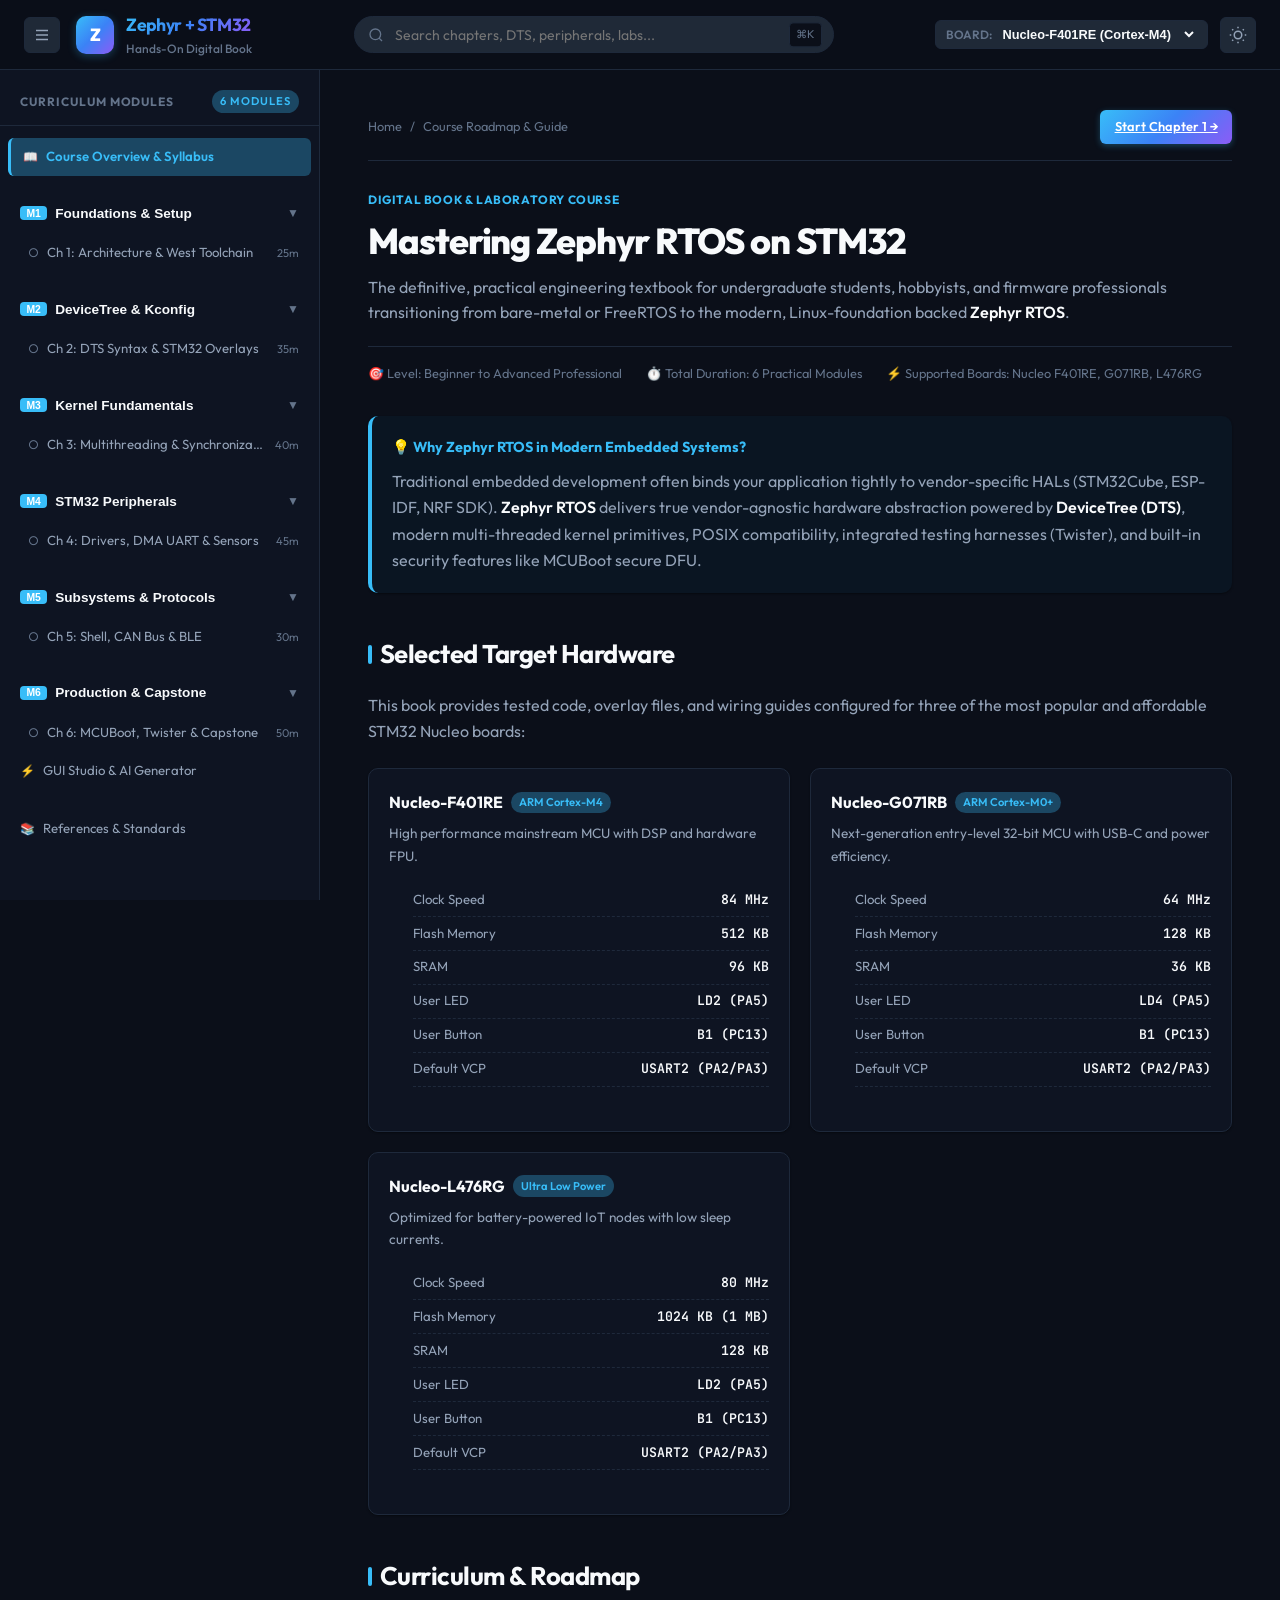
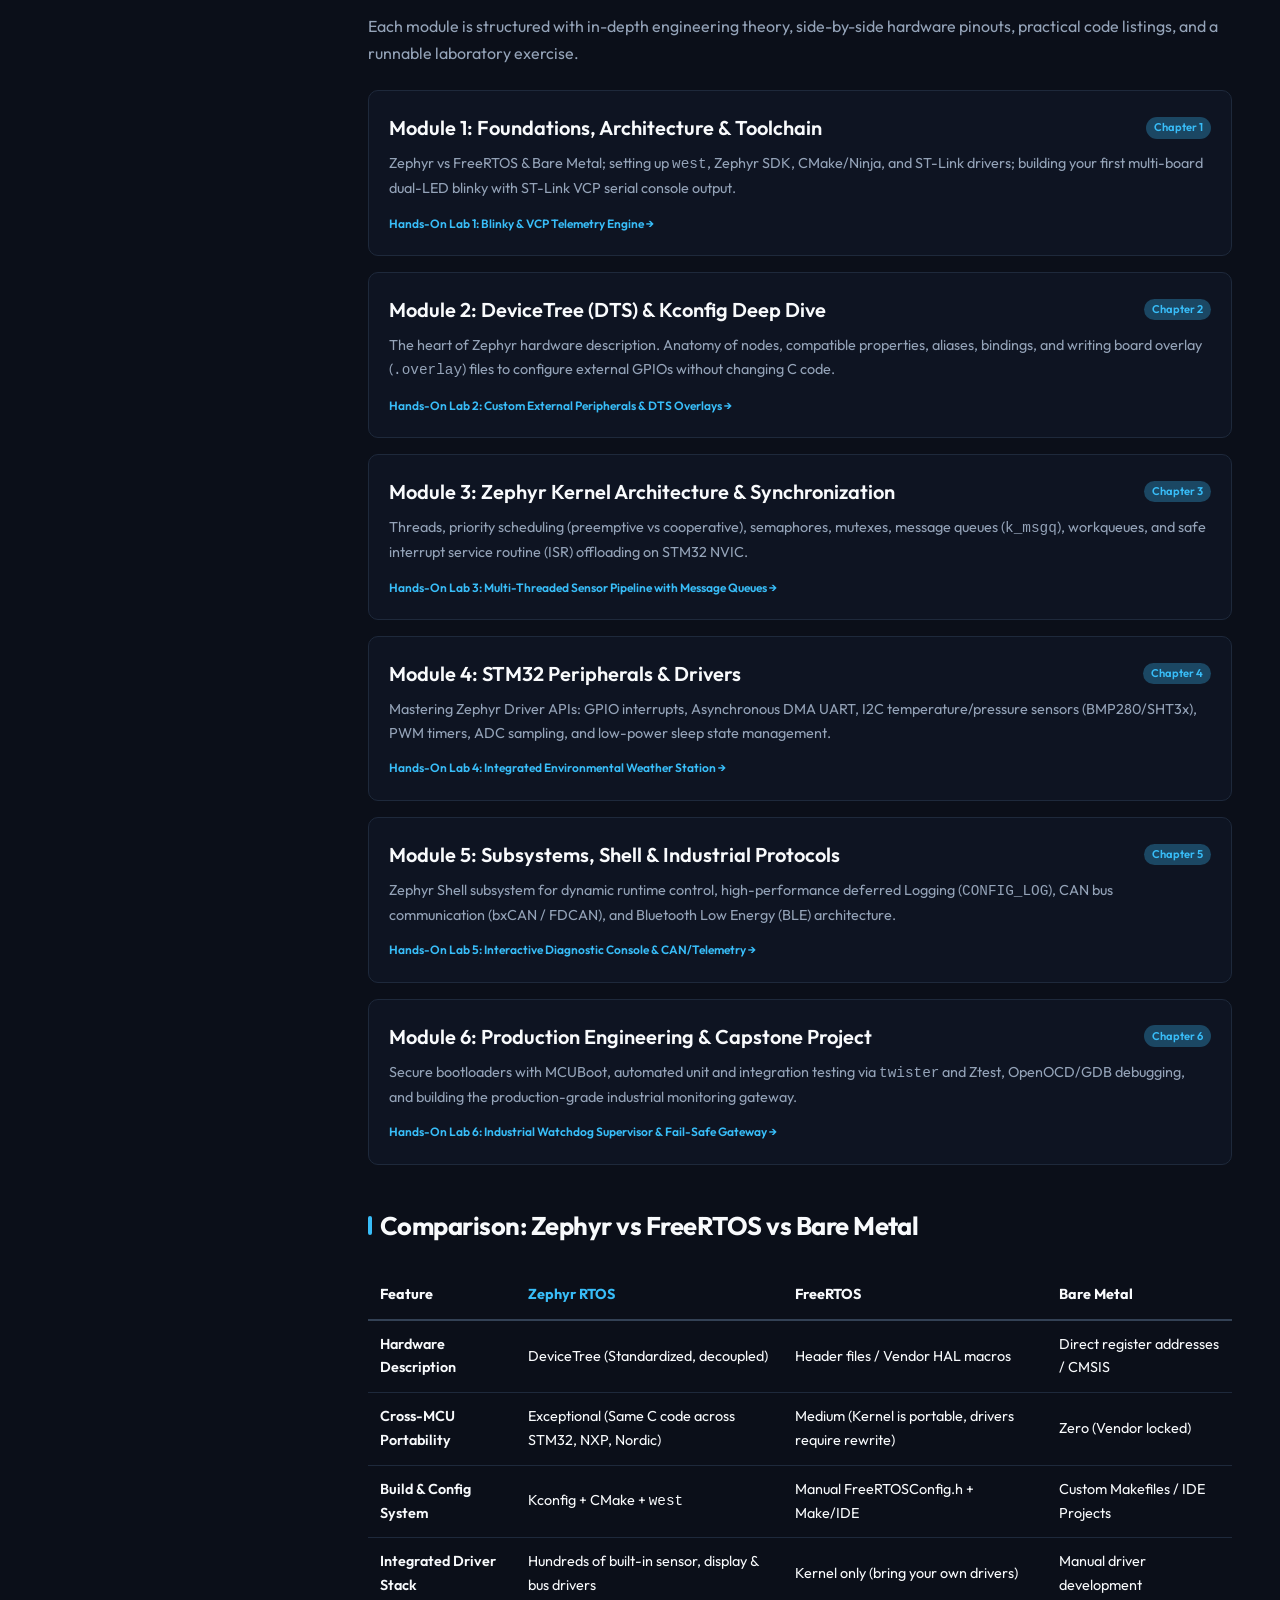
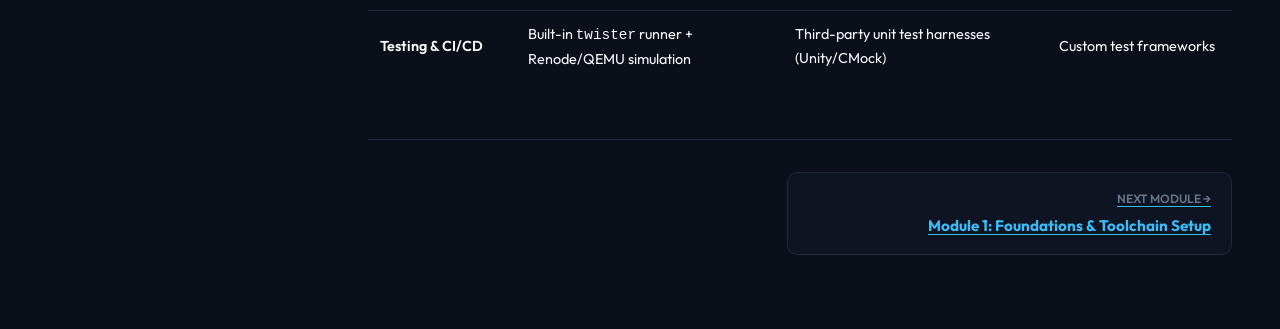
==== index.html @ e1d9c65e "Initial commit: Mastering Zephyr RTOS on STM32 digital book, labs, GUI studio & references" ====
<!DOCTYPE html>
<html lang="en" data-theme="dark">
<head>
  <meta charset="UTF-8">
  <meta name="viewport" content="width=device-width, initial-scale=1.0">
  <meta name="description" content="Mastering Zephyr RTOS on STM32 - The Comprehensive Hands-On Digital Book for Students and Embedded Professionals.">
  <title>Mastering Zephyr RTOS on STM32 | Complete Digital Guide</title>
  <link rel="preconnect" href="https://fonts.googleapis.com">
  <link rel="preconnect" href="https://fonts.gstatic.com" crossorigin>
  <link href="https://fonts.googleapis.com/css2?family=Inter:wght@400;500;600;700&family=JetBrains+Mono:wght@400;500;600&family=Outfit:wght@500;600;700;800&display=swap" rel="stylesheet">
  <link rel="stylesheet" href="css/style.css">
</head>
<body data-chapter-id="index">

  <!-- Reading Progress Bar -->
  <div id="reading-progress-bar"></div>

  <!-- Header -->
  <header class="site-header">
    <div class="header-left">
      <button class="sidebar-toggle-btn icon-btn" id="sidebar-toggle" aria-label="Toggle Sidebar">
        <svg width="20" height="20" viewBox="0 0 24 24" stroke="currentColor" fill="none" stroke-width="2"><path d="M4 6h16M4 12h16M4 18h16"/></svg>
      </button>
      <a href="index.html" class="brand-badge">
        <div class="brand-icon-box">Z</div>
        <div>
          <span class="brand-title">Zephyr + STM32</span>
          <span class="brand-subtitle">Hands-On Digital Book</span>
        </div>
      </a>
    </div>

    <div class="header-center">
      <div class="search-box-wrapper">
        <svg class="search-icon" width="16" height="16" viewBox="0 0 24 24" fill="none" stroke="currentColor" stroke-width="2"><circle cx="11" cy="11" r="8"/><path d="m21 21-4.35-4.35"/></svg>
        <input type="text" id="header-search" class="search-input" placeholder="Search chapters, DTS, peripherals, labs..." readonly>
        <span class="search-shortcut">⌘K</span>
      </div>
    </div>

    <div class="header-right">
      <div class="board-select-container">
        <span class="board-select-label">Board:</span>
        <select id="board-selector" class="board-select">
          <option value="nucleo_f401re">Nucleo-F401RE (Cortex-M4)</option>
          <option value="nucleo_g071rb">Nucleo-G071RB (Cortex-M0+)</option>
          <option value="nucleo_l476rg">Nucleo-L476RG (Low-Power)</option>
        </select>
      </div>

      <button id="theme-toggle-btn" class="icon-btn" aria-label="Toggle Theme">
        <!-- Injected via book.js -->
      </button>
    </div>
  </header>

  <!-- App Layout -->
  <div class="app-container">
    <!-- Sidebar -->
    <aside class="book-sidebar" id="book-sidebar">
      <div class="sidebar-header">
        <div class="toc-heading">
          <span>Curriculum Modules</span>
          <span class="progress-pill">6 Modules</span>
        </div>
      </div>

      <nav class="sidebar-nav">
        <!-- Overview -->
        <div class="nav-module-group">
          <a href="index.html" class="chapter-nav-item active">
            <span class="chapter-check-icon">📖</span>
            <span class="chapter-title-text">Course Overview & Syllabus</span>
          </a>
        </div>

        <!-- Module 1 -->
        <div class="nav-module-group">
          <button class="module-title-btn">
            <div class="module-title-left">
              <span class="module-badge">M1</span>
              <span>Foundations & Setup</span>
            </div>
            <span class="module-chevron">▼</span>
          </button>
          <ul class="chapter-sublist">
            <li>
              <a href="chapters/ch01-foundations-toolchain.html" class="chapter-nav-item">
                <span class="chapter-check-icon">○</span>
                <span class="chapter-title-text">Ch 1: Architecture & West Toolchain</span>
                <span class="chapter-read-time">25m</span>
              </a>
            </li>
          </ul>
        </div>

        <!-- Module 2 -->
        <div class="nav-module-group">
          <button class="module-title-btn">
            <div class="module-title-left">
              <span class="module-badge">M2</span>
              <span>DeviceTree & Kconfig</span>
            </div>
            <span class="module-chevron">▼</span>
          </button>
          <ul class="chapter-sublist">
            <li>
              <a href="chapters/ch02-devicetree-kconfig.html" class="chapter-nav-item">
                <span class="chapter-check-icon">○</span>
                <span class="chapter-title-text">Ch 2: DTS Syntax & STM32 Overlays</span>
                <span class="chapter-read-time">35m</span>
              </a>
            </li>
          </ul>
        </div>

        <!-- Module 3 -->
        <div class="nav-module-group">
          <button class="module-title-btn">
            <div class="module-title-left">
              <span class="module-badge">M3</span>
              <span>Kernel Fundamentals</span>
            </div>
            <span class="module-chevron">▼</span>
          </button>
          <ul class="chapter-sublist">
            <li>
              <a href="chapters/ch03-kernel-threads-sync.html" class="chapter-nav-item">
                <span class="chapter-check-icon">○</span>
                <span class="chapter-title-text">Ch 3: Multithreading & Synchronization</span>
                <span class="chapter-read-time">40m</span>
              </a>
            </li>
          </ul>
        </div>

        <!-- Module 4 -->
        <div class="nav-module-group">
          <button class="module-title-btn">
            <div class="module-title-left">
              <span class="module-badge">M4</span>
              <span>STM32 Peripherals</span>
            </div>
            <span class="module-chevron">▼</span>
          </button>
          <ul class="chapter-sublist">
            <li>
              <a href="chapters/ch04-stm32-peripherals.html" class="chapter-nav-item">
                <span class="chapter-check-icon">○</span>
                <span class="chapter-title-text">Ch 4: Drivers, DMA UART & Sensors</span>
                <span class="chapter-read-time">45m</span>
              </a>
            </li>
          </ul>
        </div>

        <!-- Module 5 -->
        <div class="nav-module-group">
          <button class="module-title-btn">
            <div class="module-title-left">
              <span class="module-badge">M5</span>
              <span>Subsystems & Protocols</span>
            </div>
            <span class="module-chevron">▼</span>
          </button>
          <ul class="chapter-sublist">
            <li>
              <a href="chapters/ch05-shell-connectivity.html" class="chapter-nav-item">
                <span class="chapter-check-icon">○</span>
                <span class="chapter-title-text">Ch 5: Shell, CAN Bus & BLE</span>
                <span class="chapter-read-time">30m</span>
              </a>
            </li>
          </ul>
        </div>

        <!-- Module 6 -->
        <div class="nav-module-group">
          <button class="module-title-btn">
            <div class="module-title-left">
              <span class="module-badge">M6</span>
              <span>Production & Capstone</span>
            </div>
            <span class="module-chevron">▼</span>
          </button>
          <ul class="chapter-sublist">
            <li>
              <a href="chapters/ch06-production-capstone.html" class="chapter-nav-item">
                <span class="chapter-check-icon">○</span>
                <span class="chapter-title-text">Ch 6: MCUBoot, Twister & Capstone</span>
                <span class="chapter-read-time">50m</span>
              </a>
            </li>
          </ul>
        <!-- Interactive Tools -->
        <div class="nav-module-group">
          <a href="chapters/gui-ai-studio.html" class="chapter-nav-item">
            <span class="chapter-check-icon">⚡</span>
            <span class="chapter-title-text">GUI Studio & AI Generator</span>
          </a>
        </div>

        <!-- References -->
        <div class="nav-module-group">
          <a href="chapters/references.html" class="chapter-nav-item">
            <span class="chapter-check-icon">📚</span>
            <span class="chapter-title-text">References & Standards</span>
          </a>
        </div>
      </nav>
    </aside>

    <!-- Main Content Reader -->
    <main class="main-content">
      <div class="content-top-bar">
        <div class="breadcrumbs">
          <span>Home</span>
          <span>/</span>
          <span>Course Roadmap & Guide</span>
        </div>
        <div class="chapter-actions">
          <a href="chapters/ch01-foundations-toolchain.html" class="btn-primary">
            Start Chapter 1 →
          </a>
        </div>
      </div>

      <article class="prose">
        <div class="chapter-hero">
          <span class="chapter-module-tag">Digital Book & Laboratory Course</span>
          <h1 class="chapter-h1">Mastering Zephyr RTOS on STM32</h1>
          <p class="chapter-lead">
            The definitive, practical engineering textbook for undergraduate students, hobbyists, and firmware professionals transitioning from bare-metal or FreeRTOS to the modern, Linux-foundation backed <strong>Zephyr RTOS</strong>.
          </p>

          <div class="chapter-meta-bar">
            <div class="meta-item">
              <span>🎯 Level: Beginner to Advanced Professional</span>
            </div>
            <div class="meta-item">
              <span>⏱️ Total Duration: 6 Practical Modules</span>
            </div>
            <div class="meta-item">
              <span>⚡ Supported Boards: Nucleo F401RE, G071RB, L476RG</span>
            </div>
          </div>
        </div>

        <!-- Callout Welcome -->
        <div class="callout callout-tip">
          <div class="callout-header">💡 Why Zephyr RTOS in Modern Embedded Systems?</div>
          <div class="callout-body">
            <p>Traditional embedded development often binds your application tightly to vendor-specific HALs (STM32Cube, ESP-IDF, NRF SDK). <strong>Zephyr RTOS</strong> delivers true vendor-agnostic hardware abstraction powered by <strong>DeviceTree (DTS)</strong>, modern multi-threaded kernel primitives, POSIX compatibility, integrated testing harnesses (Twister), and built-in security features like MCUBoot secure DFU.</p>
          </div>
        </div>

        <h2>Selected Target Hardware</h2>
        <p>This book provides tested code, overlay files, and wiring guides configured for three of the most popular and affordable STM32 Nucleo boards:</p>

        <div class="hardware-card-grid">
          <div class="hardware-card">
            <div class="hardware-card-title">
              <span>Nucleo-F401RE</span>
              <span class="hardware-card-badge">ARM Cortex-M4</span>
            </div>
            <p style="font-size:0.85rem;color:var(--text-secondary);margin-bottom:0.75rem;">High performance mainstream MCU with DSP and hardware FPU.</p>
            <ul class="hardware-spec-list">
              <li><span>Clock Speed</span><span>84 MHz</span></li>
              <li><span>Flash Memory</span><span>512 KB</span></li>
              <li><span>SRAM</span><span>96 KB</span></li>
              <li><span>User LED</span><span>LD2 (PA5)</span></li>
              <li><span>User Button</span><span>B1 (PC13)</span></li>
              <li><span>Default VCP</span><span>USART2 (PA2/PA3)</span></li>
            </ul>
          </div>

          <div class="hardware-card">
            <div class="hardware-card-title">
              <span>Nucleo-G071RB</span>
              <span class="hardware-card-badge">ARM Cortex-M0+</span>
            </div>
            <p style="font-size:0.85rem;color:var(--text-secondary);margin-bottom:0.75rem;">Next-generation entry-level 32-bit MCU with USB-C and power efficiency.</p>
            <ul class="hardware-spec-list">
              <li><span>Clock Speed</span><span>64 MHz</span></li>
              <li><span>Flash Memory</span><span>128 KB</span></li>
              <li><span>SRAM</span><span>36 KB</span></li>
              <li><span>User LED</span><span>LD4 (PA5)</span></li>
              <li><span>User Button</span><span>B1 (PC13)</span></li>
              <li><span>Default VCP</span><span>USART2 (PA2/PA3)</span></li>
            </ul>
          </div>

          <div class="hardware-card">
            <div class="hardware-card-title">
              <span>Nucleo-L476RG</span>
              <span class="hardware-card-badge">Ultra Low Power</span>
            </div>
            <p style="font-size:0.85rem;color:var(--text-secondary);margin-bottom:0.75rem;">Optimized for battery-powered IoT nodes with low sleep currents.</p>
            <ul class="hardware-spec-list">
              <li><span>Clock Speed</span><span>80 MHz</span></li>
              <li><span>Flash Memory</span><span>1024 KB (1 MB)</span></li>
              <li><span>SRAM</span><span>128 KB</span></li>
              <li><span>User LED</span><span>LD2 (PA5)</span></li>
              <li><span>User Button</span><span>B1 (PC13)</span></li>
              <li><span>Default VCP</span><span>USART2 (PA2/PA3)</span></li>
            </ul>
          </div>
        </div>

        <h2>Curriculum & Roadmap</h2>
        <p>Each module is structured with in-depth engineering theory, side-by-side hardware pinouts, practical code listings, and a runnable laboratory exercise.</p>

        <div style="display:flex;flex-direction:column;gap:1rem;margin:1.5rem 0;">
          <div style="background:var(--bg-card);border:1px solid var(--border-subtle);padding:1.25rem;border-radius:var(--radius-md);">
            <h3 style="margin:0 0 0.5rem;display:flex;align-items:center;justify-content:space-between;">
              <a href="chapters/ch01-foundations-toolchain.html" style="text-decoration:none;color:var(--text-primary);">
                Module 1: Foundations, Architecture & Toolchain
              </a>
              <span class="hardware-card-badge">Chapter 1</span>
            </h3>
            <p style="font-size:0.9rem;margin-bottom:0.5rem;">Zephyr vs FreeRTOS & Bare Metal; setting up <code>west</code>, Zephyr SDK, CMake/Ninja, and ST-Link drivers; building your first multi-board dual-LED blinky with ST-Link VCP serial console output.</p>
            <span style="font-size:0.75rem;color:var(--accent-primary);font-weight:600;">Hands-On Lab 1: Blinky & VCP Telemetry Engine →</span>
          </div>

          <div style="background:var(--bg-card);border:1px solid var(--border-subtle);padding:1.25rem;border-radius:var(--radius-md);">
            <h3 style="margin:0 0 0.5rem;display:flex;align-items:center;justify-content:space-between;">
              <a href="chapters/ch02-devicetree-kconfig.html" style="text-decoration:none;color:var(--text-primary);">
                Module 2: DeviceTree (DTS) & Kconfig Deep Dive
              </a>
              <span class="hardware-card-badge">Chapter 2</span>
            </h3>
            <p style="font-size:0.9rem;margin-bottom:0.5rem;">The heart of Zephyr hardware description. Anatomy of nodes, compatible properties, aliases, bindings, and writing board overlay (<code>.overlay</code>) files to configure external GPIOs without changing C code.</p>
            <span style="font-size:0.75rem;color:var(--accent-primary);font-weight:600;">Hands-On Lab 2: Custom External Peripherals & DTS Overlays →</span>
          </div>

          <div style="background:var(--bg-card);border:1px solid var(--border-subtle);padding:1.25rem;border-radius:var(--radius-md);">
            <h3 style="margin:0 0 0.5rem;display:flex;align-items:center;justify-content:space-between;">
              <a href="chapters/ch03-kernel-threads-sync.html" style="text-decoration:none;color:var(--text-primary);">
                Module 3: Zephyr Kernel Architecture & Synchronization
              </a>
              <span class="hardware-card-badge">Chapter 3</span>
            </h3>
            <p style="font-size:0.9rem;margin-bottom:0.5rem;">Threads, priority scheduling (preemptive vs cooperative), semaphores, mutexes, message queues (<code>k_msgq</code>), workqueues, and safe interrupt service routine (ISR) offloading on STM32 NVIC.</p>
            <span style="font-size:0.75rem;color:var(--accent-primary);font-weight:600;">Hands-On Lab 3: Multi-Threaded Sensor Pipeline with Message Queues →</span>
          </div>

          <div style="background:var(--bg-card);border:1px solid var(--border-subtle);padding:1.25rem;border-radius:var(--radius-md);">
            <h3 style="margin:0 0 0.5rem;display:flex;align-items:center;justify-content:space-between;">
              <a href="chapters/ch04-stm32-peripherals.html" style="text-decoration:none;color:var(--text-primary);">
                Module 4: STM32 Peripherals & Drivers
              </a>
              <span class="hardware-card-badge">Chapter 4</span>
            </h3>
            <p style="font-size:0.9rem;margin-bottom:0.5rem;">Mastering Zephyr Driver APIs: GPIO interrupts, Asynchronous DMA UART, I2C temperature/pressure sensors (BMP280/SHT3x), PWM timers, ADC sampling, and low-power sleep state management.</p>
            <span style="font-size:0.75rem;color:var(--accent-primary);font-weight:600;">Hands-On Lab 4: Integrated Environmental Weather Station →</span>
          </div>

          <div style="background:var(--bg-card);border:1px solid var(--border-subtle);padding:1.25rem;border-radius:var(--radius-md);">
            <h3 style="margin:0 0 0.5rem;display:flex;align-items:center;justify-content:space-between;">
              <a href="chapters/ch05-shell-connectivity.html" style="text-decoration:none;color:var(--text-primary);">
                Module 5: Subsystems, Shell & Industrial Protocols
              </a>
              <span class="hardware-card-badge">Chapter 5</span>
            </h3>
            <p style="font-size:0.9rem;margin-bottom:0.5rem;">Zephyr Shell subsystem for dynamic runtime control, high-performance deferred Logging (<code>CONFIG_LOG</code>), CAN bus communication (bxCAN / FDCAN), and Bluetooth Low Energy (BLE) architecture.</p>
            <span style="font-size:0.75rem;color:var(--accent-primary);font-weight:600;">Hands-On Lab 5: Interactive Diagnostic Console & CAN/Telemetry →</span>
          </div>

          <div style="background:var(--bg-card);border:1px solid var(--border-subtle);padding:1.25rem;border-radius:var(--radius-md);">
            <h3 style="margin:0 0 0.5rem;display:flex;align-items:center;justify-content:space-between;">
              <a href="chapters/ch06-production-capstone.html" style="text-decoration:none;color:var(--text-primary);">
                Module 6: Production Engineering & Capstone Project
              </a>
              <span class="hardware-card-badge">Chapter 6</span>
            </h3>
            <p style="font-size:0.9rem;margin-bottom:0.5rem;">Secure bootloaders with MCUBoot, automated unit and integration testing via <code>twister</code> and Ztest, OpenOCD/GDB debugging, and building the production-grade industrial monitoring gateway.</p>
            <span style="font-size:0.75rem;color:var(--accent-primary);font-weight:600;">Hands-On Lab 6: Industrial Watchdog Supervisor & Fail-Safe Gateway →</span>
          </div>
        </div>

        <h2>Comparison: Zephyr vs FreeRTOS vs Bare Metal</h2>
        <div style="overflow-x:auto;margin:1.5rem 0;">
          <table style="width:100%;border-collapse:collapse;font-size:0.9rem;">
            <thead>
              <tr style="border-bottom:2px solid var(--border-strong);text-align:left;">
                <th style="padding:0.75rem;">Feature</th>
                <th style="padding:0.75rem;color:var(--accent-primary);">Zephyr RTOS</th>
                <th style="padding:0.75rem;">FreeRTOS</th>
                <th style="padding:0.75rem;">Bare Metal</th>
              </tr>
            </thead>
            <tbody>
              <tr style="border-bottom:1px solid var(--border-subtle);">
                <td style="padding:0.75rem;font-weight:600;">Hardware Description</td>
                <td style="padding:0.75rem;">DeviceTree (Standardized, decoupled)</td>
                <td style="padding:0.75rem;">Header files / Vendor HAL macros</td>
                <td style="padding:0.75rem;">Direct register addresses / CMSIS</td>
              </tr>
              <tr style="border-bottom:1px solid var(--border-subtle);">
                <td style="padding:0.75rem;font-weight:600;">Cross-MCU Portability</td>
                <td style="padding:0.75rem;">Exceptional (Same C code across STM32, NXP, Nordic)</td>
                <td style="padding:0.75rem;">Medium (Kernel is portable, drivers require rewrite)</td>
                <td style="padding:0.75rem;">Zero (Vendor locked)</td>
              </tr>
              <tr style="border-bottom:1px solid var(--border-subtle);">
                <td style="padding:0.75rem;font-weight:600;">Build & Config System</td>
                <td style="padding:0.75rem;">Kconfig + CMake + <code>west</code></td>
                <td style="padding:0.75rem;">Manual FreeRTOSConfig.h + Make/IDE</td>
                <td style="padding:0.75rem;">Custom Makefiles / IDE Projects</td>
              </tr>
              <tr style="border-bottom:1px solid var(--border-subtle);">
                <td style="padding:0.75rem;font-weight:600;">Integrated Driver Stack</td>
                <td style="padding:0.75rem;">Hundreds of built-in sensor, display & bus drivers</td>
                <td style="padding:0.75rem;">Kernel only (bring your own drivers)</td>
                <td style="padding:0.75rem;">Manual driver development</td>
              </tr>
              <tr>
                <td style="padding:0.75rem;font-weight:600;">Testing & CI/CD</td>
                <td style="padding:0.75rem;">Built-in <code>twister</code> runner + Renode/QEMU simulation</td>
                <td style="padding:0.75rem;">Third-party unit test harnesses (Unity/CMock)</td>
                <td style="padding:0.75rem;">Custom test frameworks</td>
              </tr>
            </tbody>
          </table>
        </div>

        <!-- Next Navigation -->
        <div class="chapter-bottom-nav">
          <div style="flex:1;"></div>
          <a href="chapters/ch01-foundations-toolchain.html" class="nav-card" style="text-align:right;">
            <span class="nav-card-dir">Next Module →</span>
            <span class="nav-card-title">Module 1: Foundations & Toolchain Setup</span>
          </a>
        </div>
      </article>
    </main>
  </div>

  <!-- Search Modal Overlay -->
  <div class="modal-overlay" id="search-modal-overlay">
    <div class="search-modal">
      <div class="modal-search-header">
        <svg width="20" height="20" viewBox="0 0 24 24" fill="none" stroke="currentColor" stroke-width="2"><circle cx="11" cy="11" r="8"/><path d="m21 21-4.35-4.35"/></svg>
        <input type="text" id="modal-search-input" class="modal-search-input" placeholder="Search chapters, DTS, peripherals, labs...">
        <button id="close-search-modal" class="icon-btn" style="border:none;">✕</button>
      </div>
      <ul id="search-results" class="search-results-list"></ul>
    </div>
  </div>

  <script src="js/book.js"></script>
</body>
</html>
---- css/style.css ----
/* ==========================================================================
   Mastering Zephyr RTOS on STM32 - Digital Book Design System
   Modern, Rich, Glassmorphism, Responsive & Dark-Mode First
   ========================================================================== */

:root {
  /* Color Palette - Light Mode */
  --bg-primary: #f8fafc;
  --bg-secondary: #ffffff;
  --bg-tertiary: #f1f5f9;
  --bg-sidebar: #ffffff;
  --bg-code: #1e293b;
  --bg-card: #ffffff;
  --bg-glass: rgba(255, 255, 255, 0.85);

  --text-primary: #0f172a;
  --text-secondary: #475569;
  --text-muted: #94a3b8;
  --text-code: #e2e8f0;

  --accent-primary: #0284c7;       /* STM32 Blue / Electric Cyan */
  --accent-secondary: #0ea5e9;
  --accent-gradient: linear-gradient(135deg, #0284c7 0%, #2563eb 50%, #7c3aed 100%);
  --accent-glow: rgba(2, 132, 199, 0.25);

  --border-subtle: #e2e8f0;
  --border-strong: #cbd5e1;
  --border-focus: #38bdf8;

  --status-success: #10b981;
  --status-warning: #f59e0b;
  --status-error: #ef4444;
  --status-info: #0284c7;

  --shadow-sm: 0 1px 2px 0 rgba(0, 0, 0, 0.05);
  --shadow-md: 0 4px 6px -1px rgba(0, 0, 0, 0.07), 0 2px 4px -2px rgba(0, 0, 0, 0.05);
  --shadow-lg: 0 10px 15px -3px rgba(0, 0, 0, 0.08), 0 4px 6px -4px rgba(0, 0, 0, 0.04);
  --shadow-xl: 0 20px 25px -5px rgba(0, 0, 0, 0.1), 0 8px 10px -6px rgba(0, 0, 0, 0.04);

  --font-sans: 'Outfit', 'Inter', -apple-system, BlinkMacSystemFont, 'Segoe UI', Roboto, sans-serif;
  --font-mono: 'JetBrains Mono', 'Fira Code', 'Courier New', monospace;

  --sidebar-width: 320px;
  --header-height: 70px;
  --transition-fast: 0.15s ease;
  --transition-normal: 0.25s cubic-bezier(0.4, 0, 0.2, 1);
  --radius-sm: 6px;
  --radius-md: 10px;
  --radius-lg: 16px;
}

[data-theme="dark"] {
  --bg-primary: #0b0f19;
  --bg-secondary: #111827;
  --bg-tertiary: #1f2937;
  --bg-sidebar: #0e1422;
  --bg-code: #070b14;
  --bg-card: rgba(17, 24, 39, 0.7);
  --bg-glass: rgba(11, 15, 25, 0.85);

  --text-primary: #f8fafc;
  --text-secondary: #94a3b8;
  --text-muted: #64748b;
  --text-code: #f1f5f9;

  --accent-primary: #38bdf8;
  --accent-secondary: #0ea5e9;
  --accent-gradient: linear-gradient(135deg, #38bdf8 0%, #3b82f6 50%, #8b5cf6 100%);
  --accent-glow: rgba(56, 189, 248, 0.3);

  --border-subtle: #1e293b;
  --border-strong: #334155;
  --border-focus: #38bdf8;

  --shadow-sm: 0 1px 2px 0 rgba(0, 0, 0, 0.4);
  --shadow-md: 0 4px 6px -1px rgba(0, 0, 0, 0.5);
  --shadow-lg: 0 10px 15px -3px rgba(0, 0, 0, 0.6);
  --shadow-xl: 0 20px 25px -5px rgba(0, 0, 0, 0.7);
}

/* ==========================================================================
   Base & Reset
   ========================================================================== */
*, *::before, *::after {
  box-sizing: border-box;
  margin: 0;
  padding: 0;
}

html {
  scroll-behavior: smooth;
  font-size: 16px;
}

body {
  font-family: var(--font-sans);
  background-color: var(--bg-primary);
  color: var(--text-primary);
  line-height: 1.65;
  min-height: 100vh;
  display: flex;
  flex-direction: column;
  overflow-x: hidden;
  transition: background-color var(--transition-normal), color var(--transition-normal);
}

/* Reading Progress Bar */
#reading-progress-bar {
  position: fixed;
  top: 0;
  left: 0;
  height: 3px;
  width: 0%;
  background: var(--accent-gradient);
  z-index: 1000;
  transition: width 0.1s ease;
  box-shadow: 0 0 10px var(--accent-primary);
}

/* ==========================================================================
   Header Bar
   ========================================================================== */
.site-header {
  position: sticky;
  top: 0;
  height: var(--header-height);
  background: var(--bg-glass);
  backdrop-filter: blur(14px);
  -webkit-backdrop-filter: blur(14px);
  border-bottom: 1px solid var(--border-subtle);
  display: flex;
  align-items: center;
  justify-content: space-between;
  padding: 0 1.5rem;
  z-index: 100;
}

.header-left {
  display: flex;
  align-items: center;
  gap: 1rem;
}

.sidebar-toggle-btn {
  display: none;
  background: transparent;
  border: 1px solid var(--border-subtle);
  color: var(--text-primary);
  padding: 0.5rem;
  border-radius: var(--radius-sm);
  cursor: pointer;
}

.brand-badge {
  display: flex;
  align-items: center;
  gap: 0.75rem;
  text-decoration: none;
  color: inherit;
}

.brand-icon-box {
  width: 38px;
  height: 38px;
  border-radius: var(--radius-md);
  background: var(--accent-gradient);
  display: flex;
  align-items: center;
  justify-content: center;
  color: #fff;
  font-weight: 800;
  font-size: 1.1rem;
  box-shadow: 0 2px 8px var(--accent-glow);
}

.brand-title {
  font-size: 1.1rem;
  font-weight: 700;
  letter-spacing: -0.02em;
  background: var(--accent-gradient);
  -webkit-background-clip: text;
  -webkit-text-fill-color: transparent;
}

.brand-subtitle {
  font-size: 0.75rem;
  color: var(--text-muted);
  font-weight: 500;
  display: block;
}

.header-center {
  flex: 1;
  max-width: 480px;
  margin: 0 1.5rem;
}

.search-box-wrapper {
  position: relative;
  width: 100%;
}

.search-input {
  width: 100%;
  padding: 0.55rem 1rem 0.55rem 2.5rem;
  border-radius: 9999px;
  border: 1px solid var(--border-subtle);
  background: var(--bg-tertiary);
  color: var(--text-primary);
  font-size: 0.875rem;
  font-family: inherit;
  outline: none;
  transition: all var(--transition-fast);
}

.search-input:focus {
  border-color: var(--accent-primary);
  box-shadow: 0 0 0 3px var(--accent-glow);
  background: var(--bg-secondary);
}

.search-icon {
  position: absolute;
  left: 0.9rem;
  top: 50%;
  transform: translateY(-50%);
  color: var(--text-muted);
  pointer-events: none;
  font-size: 0.9rem;
}

.search-shortcut {
  position: absolute;
  right: 0.75rem;
  top: 50%;
  transform: translateY(-50%);
  font-size: 0.7rem;
  background: var(--bg-primary);
  border: 1px solid var(--border-subtle);
  padding: 0.15rem 0.4rem;
  border-radius: 4px;
  color: var(--text-muted);
}

.header-right {
  display: flex;
  align-items: center;
  gap: 0.75rem;
}

/* Board Selector */
.board-select-container {
  display: flex;
  align-items: center;
  gap: 0.4rem;
  background: var(--bg-tertiary);
  padding: 0.25rem 0.6rem;
  border-radius: var(--radius-sm);
  border: 1px solid var(--border-subtle);
}

.board-select-label {
  font-size: 0.75rem;
  font-weight: 600;
  color: var(--text-muted);
  text-transform: uppercase;
}

.board-select {
  background: transparent;
  border: none;
  color: var(--text-primary);
  font-weight: 600;
  font-size: 0.8rem;
  cursor: pointer;
  outline: none;
}

.board-select option {
  background: var(--bg-secondary);
  color: var(--text-primary);
}

/* Header Buttons */
.icon-btn {
  background: var(--bg-tertiary);
  border: 1px solid var(--border-subtle);
  color: var(--text-secondary);
  width: 36px;
  height: 36px;
  border-radius: var(--radius-sm);
  display: flex;
  align-items: center;
  justify-content: center;
  cursor: pointer;
  transition: all var(--transition-fast);
}

.icon-btn:hover {
  color: var(--text-primary);
  border-color: var(--accent-primary);
  transform: translateY(-1px);
}

/* ==========================================================================
   App Layout (Sidebar + Main Content)
   ========================================================================== */
.app-container {
  display: flex;
  flex: 1;
  min-height: calc(100vh - var(--header-height));
  position: relative;
}

/* Sidebar */
.book-sidebar {
  width: var(--sidebar-width);
  background: var(--bg-sidebar);
  border-right: 1px solid var(--border-subtle);
  overflow-y: auto;
  position: sticky;
  top: var(--header-height);
  height: calc(100vh - var(--header-height));
  flex-shrink: 0;
  display: flex;
  flex-direction: column;
  transition: transform var(--transition-normal);
  z-index: 90;
}

.sidebar-header {
  padding: 1.25rem 1.25rem 0.75rem;
  border-bottom: 1px solid var(--border-subtle);
}

.toc-heading {
  font-size: 0.75rem;
  font-weight: 700;
  text-transform: uppercase;
  letter-spacing: 0.08em;
  color: var(--text-muted);
  display: flex;
  align-items: center;
  justify-content: space-between;
}

.progress-pill {
  font-size: 0.7rem;
  background: var(--accent-glow);
  color: var(--accent-primary);
  padding: 0.15rem 0.5rem;
  border-radius: 9999px;
  font-weight: 600;
}

.sidebar-nav {
  padding: 0.75rem 0.5rem 2rem;
  flex: 1;
}

.nav-module-group {
  margin-bottom: 1.25rem;
}

.module-title-btn {
  width: 100%;
  display: flex;
  align-items: center;
  justify-content: space-between;
  padding: 0.6rem 0.75rem;
  background: transparent;
  border: none;
  border-radius: var(--radius-sm);
  color: var(--text-primary);
  font-weight: 700;
  font-size: 0.85rem;
  text-align: left;
  cursor: pointer;
  transition: background var(--transition-fast);
}

.module-title-btn:hover {
  background: var(--bg-tertiary);
}

.module-title-left {
  display: flex;
  align-items: center;
  gap: 0.5rem;
}

.module-badge {
  font-size: 0.65rem;
  background: var(--accent-primary);
  color: #fff;
  padding: 0.1rem 0.4rem;
  border-radius: 4px;
  font-weight: 700;
}

.module-chevron {
  font-size: 0.75rem;
  color: var(--text-muted);
  transition: transform var(--transition-fast);
}

.nav-module-group.collapsed .module-chevron {
  transform: rotate(-90deg);
}

.nav-module-group.collapsed .chapter-sublist {
  display: none;
}

.chapter-sublist {
  list-style: none;
  padding-left: 0.5rem;
  margin-top: 0.25rem;
}

.chapter-nav-item {
  position: relative;
  display: flex;
  align-items: center;
  gap: 0.5rem;
  padding: 0.5rem 0.75rem;
  font-size: 0.825rem;
  color: var(--text-secondary);
  text-decoration: none;
  border-radius: var(--radius-sm);
  transition: all var(--transition-fast);
}

.chapter-nav-item:hover {
  color: var(--text-primary);
  background: var(--bg-tertiary);
  padding-left: 0.9rem;
}

.chapter-nav-item.active {
  color: var(--accent-primary);
  background: var(--accent-glow);
  font-weight: 600;
  border-left: 3px solid var(--accent-primary);
}

.chapter-check-icon {
  font-size: 0.75rem;
  color: var(--text-muted);
  flex-shrink: 0;
}

.chapter-nav-item.completed .chapter-check-icon {
  color: var(--status-success);
}

.chapter-title-text {
  flex: 1;
  white-space: nowrap;
  overflow: hidden;
  text-overflow: ellipsis;
}

.chapter-read-time {
  font-size: 0.7rem;
  color: var(--text-muted);
}

/* ==========================================================================
   Main Reader Workspace
   ========================================================================== */
.main-content {
  flex: 1;
  min-width: 0;
  padding: 2.5rem 3rem 5rem;
  max-width: 980px;
  margin: 0 auto;
}

.content-top-bar {
  display: flex;
  align-items: center;
  justify-content: space-between;
  margin-bottom: 1.5rem;
  padding-bottom: 1rem;
  border-bottom: 1px solid var(--border-subtle);
}

.breadcrumbs {
  display: flex;
  align-items: center;
  gap: 0.5rem;
  font-size: 0.8rem;
  color: var(--text-muted);
}

.breadcrumbs a {
  color: inherit;
  text-decoration: none;
}

.breadcrumbs a:hover {
  color: var(--accent-primary);
}

.chapter-actions {
  display: flex;
  align-items: center;
  gap: 0.5rem;
}

.btn-secondary {
  display: inline-flex;
  align-items: center;
  gap: 0.4rem;
  background: var(--bg-secondary);
  border: 1px solid var(--border-subtle);
  color: var(--text-secondary);
  padding: 0.4rem 0.8rem;
  border-radius: var(--radius-sm);
  font-size: 0.8rem;
  font-weight: 600;
  cursor: pointer;
  transition: all var(--transition-fast);
}

.btn-secondary:hover {
  color: var(--text-primary);
  border-color: var(--accent-primary);
}

.btn-primary {
  display: inline-flex;
  align-items: center;
  gap: 0.4rem;
  background: var(--accent-gradient);
  border: none;
  color: #fff;
  padding: 0.4rem 0.9rem;
  border-radius: var(--radius-sm);
  font-size: 0.8rem;
  font-weight: 600;
  cursor: pointer;
  box-shadow: 0 2px 6px var(--accent-glow);
  transition: all var(--transition-fast);
}

.btn-primary:hover {
  opacity: 0.95;
  transform: translateY(-1px);
}

/* Article Styling */
.chapter-hero {
  margin-bottom: 2rem;
}

.chapter-module-tag {
  display: inline-block;
  font-size: 0.75rem;
  font-weight: 700;
  text-transform: uppercase;
  letter-spacing: 0.05em;
  color: var(--accent-primary);
  margin-bottom: 0.5rem;
}

.chapter-h1 {
  font-size: 2.25rem;
  font-weight: 800;
  letter-spacing: -0.03em;
  line-height: 1.25;
  margin-bottom: 0.75rem;
  color: var(--text-primary);
}

.chapter-lead {
  font-size: 1.15rem;
  color: var(--text-secondary);
  line-height: 1.6;
}

.chapter-meta-bar {
  display: flex;
  align-items: center;
  gap: 1.5rem;
  margin-top: 1.25rem;
  padding-top: 1rem;
  border-top: 1px solid var(--border-subtle);
  font-size: 0.8rem;
  color: var(--text-muted);
}

.meta-item {
  display: flex;
  align-items: center;
  gap: 0.4rem;
}

/* Typography Inside Content */
.prose h2 {
  font-size: 1.6rem;
  font-weight: 700;
  letter-spacing: -0.02em;
  margin: 2.5rem 0 1rem;
  color: var(--text-primary);
  display: flex;
  align-items: center;
  gap: 0.5rem;
  position: relative;
}

.prose h2::before {
  content: "";
  display: inline-block;
  width: 4px;
  height: 1.2rem;
  background: var(--accent-primary);
  border-radius: 2px;
}

.prose h3 {
  font-size: 1.25rem;
  font-weight: 600;
  margin: 1.75rem 0 0.75rem;
  color: var(--text-primary);
}

.prose p {
  margin-bottom: 1.25rem;
  color: var(--text-secondary);
  font-size: 1rem;
}

.prose ul, .prose ol {
  margin: 1rem 0 1.5rem 1.5rem;
  color: var(--text-secondary);
}

.prose li {
  margin-bottom: 0.5rem;
}

.prose strong {
  color: var(--text-primary);
  font-weight: 600;
}

.prose a {
  color: var(--accent-primary);
  text-decoration: underline;
  text-underline-offset: 3px;
}

/* Callout Boxes */
.callout {
  margin: 1.5rem 0;
  padding: 1.25rem;
  border-radius: var(--radius-md);
  border-left: 4px solid;
  background: var(--bg-card);
  box-shadow: var(--shadow-sm);
}

.callout-header {
  display: flex;
  align-items: center;
  gap: 0.5rem;
  font-weight: 700;
  font-size: 0.9rem;
  margin-bottom: 0.5rem;
}

.callout-body {
  font-size: 0.925rem;
  color: var(--text-secondary);
}

.callout-body p:last-child {
  margin-bottom: 0;
}

.callout-tip {
  border-left-color: var(--accent-primary);
  background: rgba(2, 132, 199, 0.05);
}
.callout-tip .callout-header { color: var(--accent-primary); }

.callout-hardware {
  border-left-color: #8b5cf6;
  background: rgba(139, 92, 246, 0.05);
}
.callout-hardware .callout-header { color: #8b5cf6; }

.callout-warning {
  border-left-color: var(--status-warning);
  background: rgba(245, 158, 11, 0.06);
}
.callout-warning .callout-header { color: var(--status-warning); }

.callout-important {
  border-left-color: var(--status-error);
  background: rgba(239, 68, 68, 0.06);
}
.callout-important .callout-header { color: var(--status-error); }

/* Code Blocks */
.code-container {
  margin: 1.5rem 0;
  border-radius: var(--radius-md);
  background: var(--bg-code);
  border: 1px solid var(--border-strong);
  overflow: hidden;
  box-shadow: var(--shadow-md);
}

.code-header {
  display: flex;
  align-items: center;
  justify-content: space-between;
  padding: 0.5rem 1rem;
  background: rgba(0, 0, 0, 0.3);
  border-bottom: 1px solid rgba(255, 255, 255, 0.1);
  font-family: var(--font-mono);
  font-size: 0.75rem;
  color: var(--text-muted);
}

.code-title {
  display: flex;
  align-items: center;
  gap: 0.5rem;
}

.code-lang-badge {
  background: var(--accent-primary);
  color: #fff;
  padding: 0.1rem 0.4rem;
  border-radius: 4px;
  font-weight: 700;
  text-transform: uppercase;
  font-size: 0.65rem;
}

.code-copy-btn {
  background: transparent;
  border: 1px solid rgba(255, 255, 255, 0.2);
  color: #cbd5e1;
  padding: 0.2rem 0.5rem;
  border-radius: 4px;
  font-size: 0.75rem;
  cursor: pointer;
  transition: all var(--transition-fast);
}

.code-copy-btn:hover {
  background: rgba(255, 255, 255, 0.1);
  color: #fff;
}

.code-body {
  padding: 1rem 1.25rem;
  overflow-x: auto;
  font-family: var(--font-mono);
  font-size: 0.85rem;
  line-height: 1.6;
  color: var(--text-code);
}

.code-body pre {
  margin: 0;
}

/* Hardware Pinout / Spec Cards */
.hardware-card-grid {
  display: grid;
  grid-template-columns: repeat(auto-fit, minmax(280px, 1fr));
  gap: 1.25rem;
  margin: 1.5rem 0;
}

.hardware-card {
  background: var(--bg-card);
  border: 1px solid var(--border-subtle);
  border-radius: var(--radius-md);
  padding: 1.25rem;
  box-shadow: var(--shadow-sm);
  transition: transform var(--transition-fast), border-color var(--transition-fast);
}

.hardware-card:hover {
  transform: translateY(-2px);
  border-color: var(--accent-primary);
}

.hardware-card-title {
  font-size: 1rem;
  font-weight: 700;
  margin-bottom: 0.4rem;
  display: flex;
  align-items: center;
  gap: 0.5rem;
}

.hardware-card-badge {
  font-size: 0.7rem;
  background: var(--accent-glow);
  color: var(--accent-primary);
  padding: 0.1rem 0.5rem;
  border-radius: 9999px;
  font-weight: 600;
}

.hardware-spec-list {
  list-style: none;
  padding: 0;
  margin: 0.75rem 0 0;
  font-size: 0.825rem;
}

.hardware-spec-list li {
  display: flex;
  justify-content: space-between;
  padding: 0.35rem 0;
  border-bottom: 1px dashed var(--border-subtle);
  color: var(--text-secondary);
  margin-bottom: 0;
}

.hardware-spec-list li span:last-child {
  font-family: var(--font-mono);
  font-weight: 600;
  color: var(--text-primary);
}

/* Interactive DeviceTree Visualizer Tool */
.dts-explorer-tool {
  background: var(--bg-card);
  border: 1px solid var(--border-subtle);
  border-radius: var(--radius-lg);
  padding: 1.5rem;
  margin: 2rem 0;
  box-shadow: var(--shadow-md);
}

.dts-tool-header {
  display: flex;
  align-items: center;
  justify-content: space-between;
  margin-bottom: 1rem;
  border-bottom: 1px solid var(--border-subtle);
  padding-bottom: 0.75rem;
}

.dts-node-tree {
  display: flex;
  flex-direction: column;
  gap: 0.5rem;
  font-family: var(--font-mono);
  font-size: 0.85rem;
}

.dts-node-item {
  background: var(--bg-tertiary);
  border: 1px solid var(--border-subtle);
  border-radius: var(--radius-sm);
  padding: 0.75rem 1rem;
  cursor: pointer;
  transition: all var(--transition-fast);
}

.dts-node-item:hover, .dts-node-item.selected {
  border-color: var(--accent-primary);
  background: var(--accent-glow);
}

.dts-node-name {
  font-weight: 700;
  color: var(--accent-primary);
}

.dts-node-meta {
  font-size: 0.75rem;
  color: var(--text-muted);
  margin-top: 0.2rem;
}

/* Lab Checklist */
.lab-checklist-card {
  background: var(--bg-card);
  border: 1px solid var(--border-subtle);
  border-radius: var(--radius-md);
  padding: 1.5rem;
  margin: 2rem 0;
  box-shadow: var(--shadow-sm);
}

.lab-title-row {
  display: flex;
  align-items: center;
  justify-content: space-between;
  margin-bottom: 1rem;
}

.checklist-items {
  list-style: none;
  padding: 0;
  margin: 0;
}

.checklist-item {
  display: flex;
  align-items: flex-start;
  gap: 0.75rem;
  padding: 0.6rem 0;
  border-bottom: 1px solid var(--border-subtle);
}

.checklist-checkbox {
  margin-top: 0.25rem;
  accent-color: var(--accent-primary);
  width: 17px;
  height: 17px;
  cursor: pointer;
}

.checklist-text {
  font-size: 0.9rem;
  color: var(--text-secondary);
}

.checklist-text.checked {
  text-decoration: line-through;
  color: var(--text-muted);
}

/* Knowledge Check / Quiz */
.quiz-container {
  margin: 2.5rem 0;
  background: var(--bg-card);
  border: 1px solid var(--border-subtle);
  border-radius: var(--radius-lg);
  padding: 1.75rem;
  box-shadow: var(--shadow-md);
}

.quiz-header {
  display: flex;
  align-items: center;
  gap: 0.5rem;
  font-size: 1.1rem;
  font-weight: 700;
  margin-bottom: 1rem;
  color: var(--text-primary);
}

.quiz-question-box {
  margin-bottom: 1.25rem;
}

.quiz-question-text {
  font-size: 1rem;
  font-weight: 600;
  margin-bottom: 0.75rem;
  color: var(--text-primary);
}

.quiz-options {
  display: flex;
  flex-direction: column;
  gap: 0.5rem;
}

.quiz-option-btn {
  display: flex;
  align-items: center;
  gap: 0.75rem;
  padding: 0.75rem 1rem;
  background: var(--bg-tertiary);
  border: 1px solid var(--border-subtle);
  border-radius: var(--radius-sm);
  color: var(--text-secondary);
  font-size: 0.9rem;
  text-align: left;
  cursor: pointer;
  transition: all var(--transition-fast);
}

.quiz-option-btn:hover {
  background: var(--bg-secondary);
  border-color: var(--accent-primary);
  color: var(--text-primary);
}

.quiz-option-btn.correct {
  background: rgba(16, 185, 129, 0.15);
  border-color: var(--status-success);
  color: var(--status-success);
  font-weight: 600;
}

.quiz-option-btn.wrong {
  background: rgba(239, 68, 68, 0.15);
  border-color: var(--status-error);
  color: var(--status-error);
}

.quiz-feedback {
  margin-top: 1rem;
  padding: 0.75rem 1rem;
  border-radius: var(--radius-sm);
  font-size: 0.875rem;
  display: none;
}

.quiz-feedback.show {
  display: block;
}

.quiz-feedback.correct {
  background: rgba(16, 185, 129, 0.1);
  color: var(--status-success);
  border: 1px solid var(--status-success);
}

.quiz-feedback.wrong {
  background: rgba(239, 68, 68, 0.1);
  color: var(--status-error);
  border: 1px solid var(--status-error);
}

/* Chapter Bottom Navigation */
.chapter-bottom-nav {
  display: flex;
  justify-content: space-between;
  gap: 1rem;
  margin-top: 3.5rem;
  padding-top: 2rem;
  border-top: 1px solid var(--border-subtle);
}

.nav-card {
  flex: 1;
  display: flex;
  flex-direction: column;
  padding: 1rem 1.25rem;
  background: var(--bg-card);
  border: 1px solid var(--border-subtle);
  border-radius: var(--radius-md);
  text-decoration: none;
  color: inherit;
  transition: all var(--transition-fast);
}

.nav-card:hover {
  border-color: var(--accent-primary);
  transform: translateY(-2px);
  box-shadow: var(--shadow-md);
}

.nav-card-dir {
  font-size: 0.75rem;
  font-weight: 600;
  text-transform: uppercase;
  color: var(--text-muted);
  margin-bottom: 0.25rem;
}

.nav-card-title {
  font-size: 0.95rem;
  font-weight: 700;
  color: var(--accent-primary);
}

/* ==========================================================================
   Search Modal
   ========================================================================== */
.modal-overlay {
  display: none;
  position: fixed;
  inset: 0;
  background: rgba(0, 0, 0, 0.6);
  backdrop-filter: blur(4px);
  z-index: 200;
  align-items: flex-start;
  justify-content: center;
  padding-top: 10vh;
}

.modal-overlay.active {
  display: flex;
}

.search-modal {
  width: 90%;
  max-width: 640px;
  background: var(--bg-secondary);
  border: 1px solid var(--border-strong);
  border-radius: var(--radius-lg);
  box-shadow: var(--shadow-xl);
  overflow: hidden;
  display: flex;
  flex-direction: column;
  max-height: 70vh;
}

.modal-search-header {
  padding: 1rem 1.25rem;
  border-bottom: 1px solid var(--border-subtle);
  display: flex;
  align-items: center;
  gap: 0.75rem;
}

.modal-search-input {
  flex: 1;
  border: none;
  background: transparent;
  font-size: 1.1rem;
  color: var(--text-primary);
  outline: none;
  font-family: inherit;
}

.search-results-list {
  padding: 1rem;
  overflow-y: auto;
  list-style: none;
}

.search-result-item {
  padding: 0.75rem 1rem;
  border-radius: var(--radius-sm);
  cursor: pointer;
  transition: background var(--transition-fast);
  border-bottom: 1px solid var(--border-subtle);
}

.search-result-item:hover {
  background: var(--bg-tertiary);
}

.search-result-title {
  font-size: 0.95rem;
  font-weight: 700;
  color: var(--accent-primary);
}

.search-result-snippet {
  font-size: 0.8rem;
  color: var(--text-muted);
  margin-top: 0.2rem;
}

/* ==========================================================================
   Responsive Adaptations
   ========================================================================== */
@media (max-width: 992px) {
  :root {
    --sidebar-width: 280px;
  }
  .main-content {
    padding: 2rem 1.5rem 4rem;
  }
}

@media (max-width: 768px) {
  .sidebar-toggle-btn {
    display: block;
  }
  .book-sidebar {
    position: fixed;
    top: var(--header-height);
    left: 0;
    bottom: 0;
    transform: translateX(-100%);
    box-shadow: var(--shadow-xl);
  }
  .book-sidebar.open {
    transform: translateX(0);
  }
  .site-header {
    padding: 0 1rem;
  }
  .header-center {
    display: none;
  }
  .chapter-h1 {
    font-size: 1.75rem;
  }
  .chapter-bottom-nav {
    flex-direction: column;
  }
}
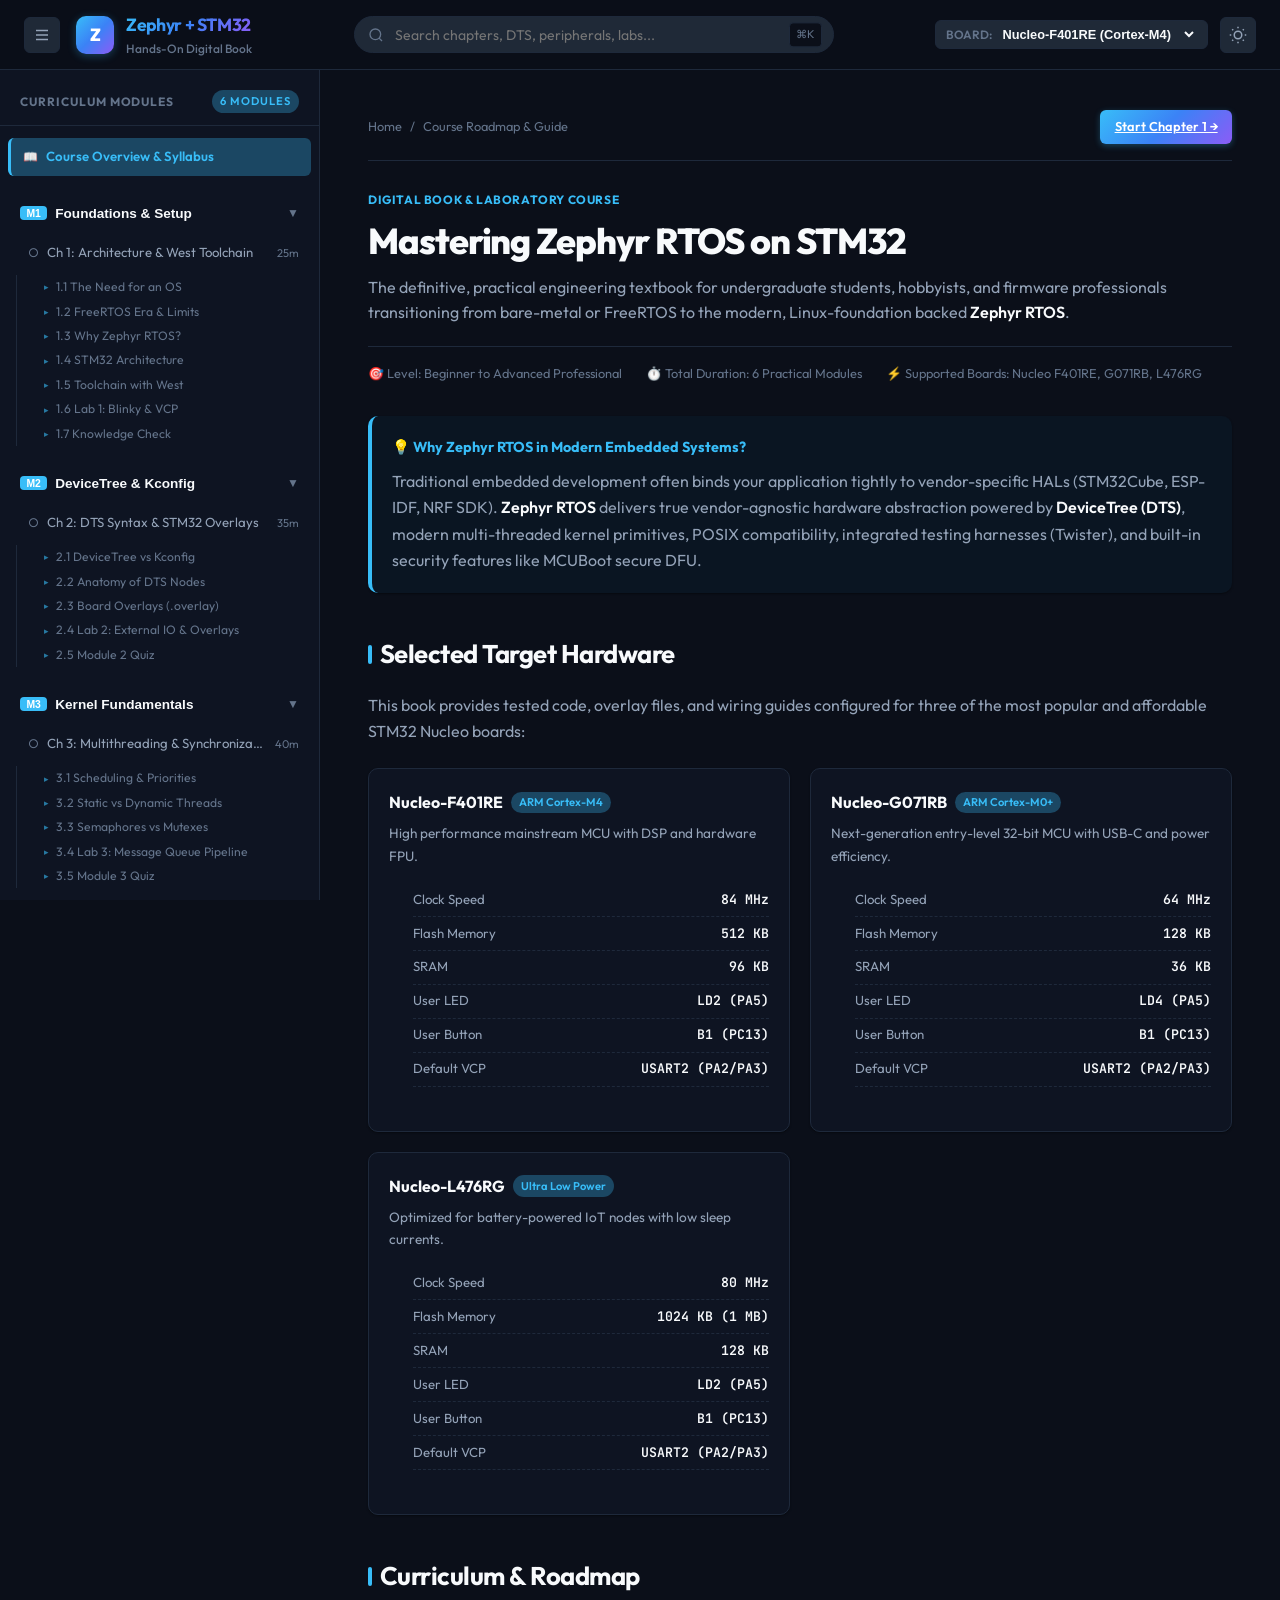
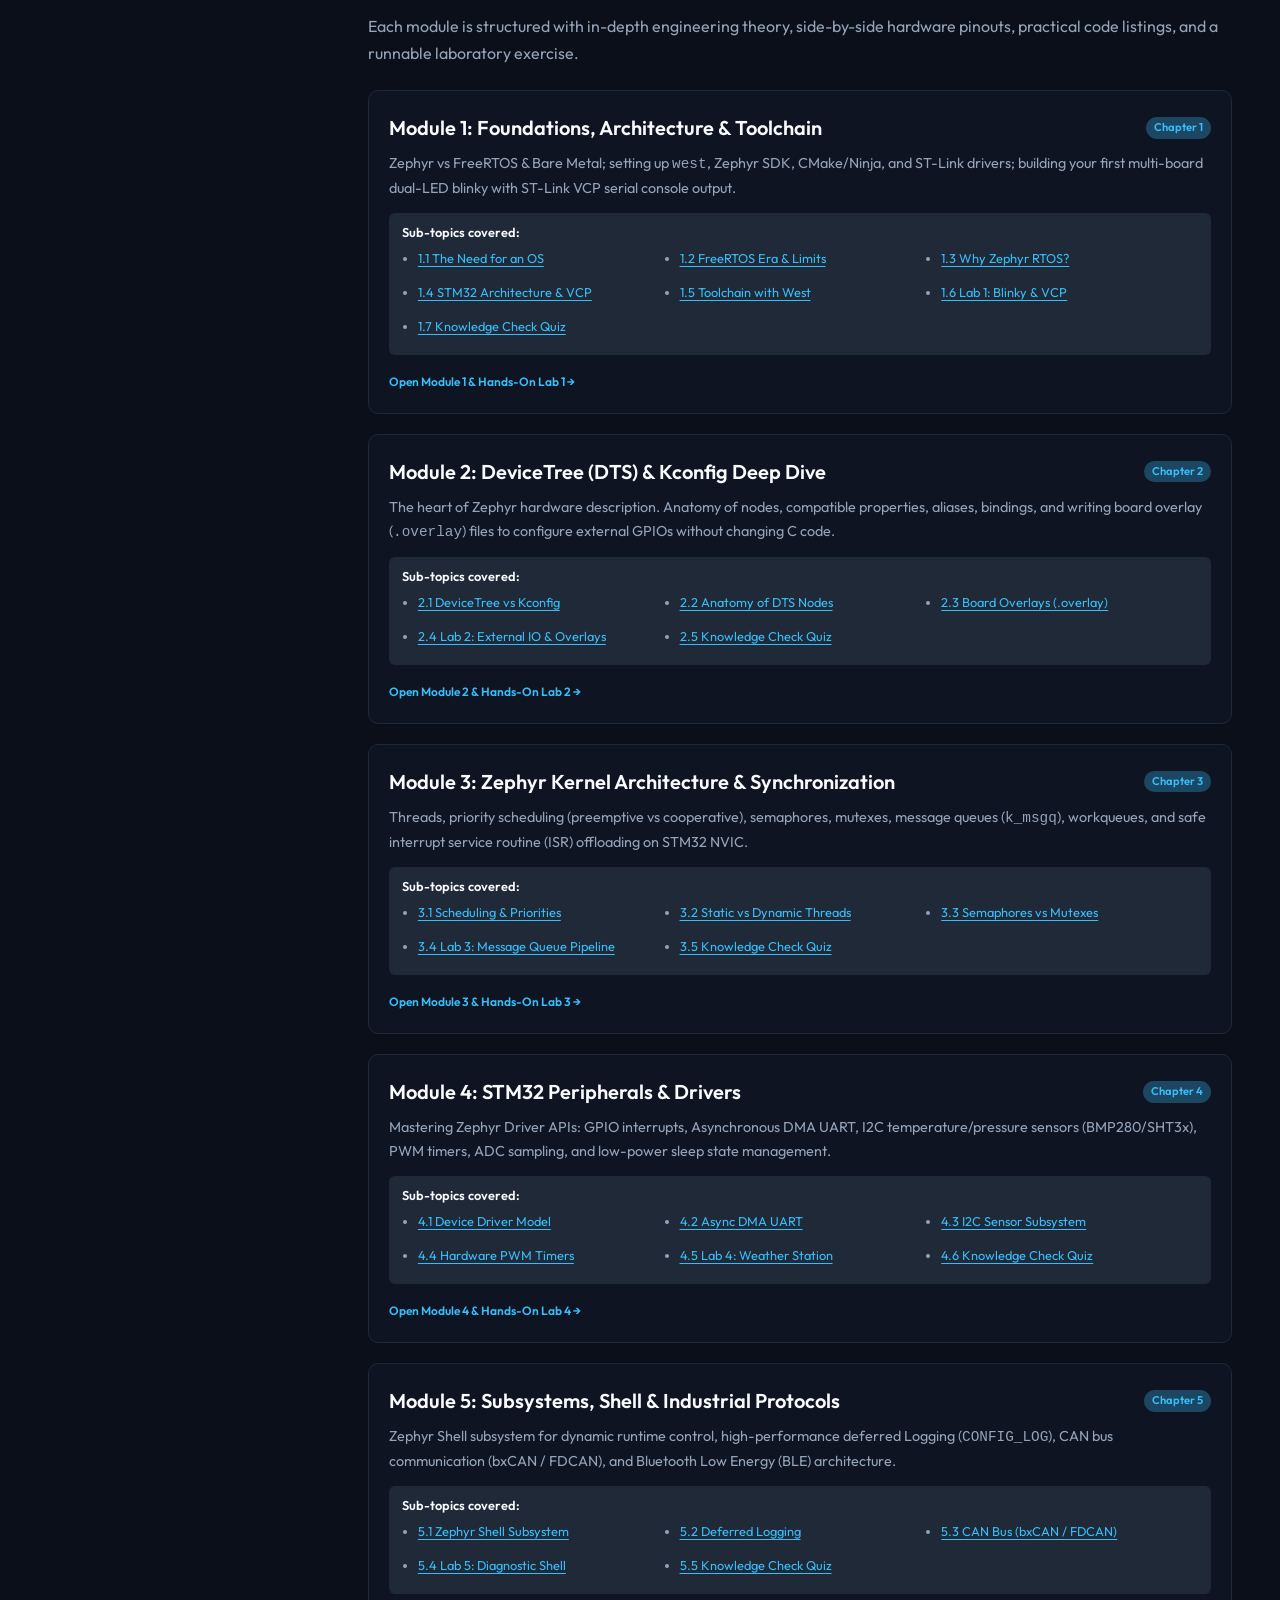
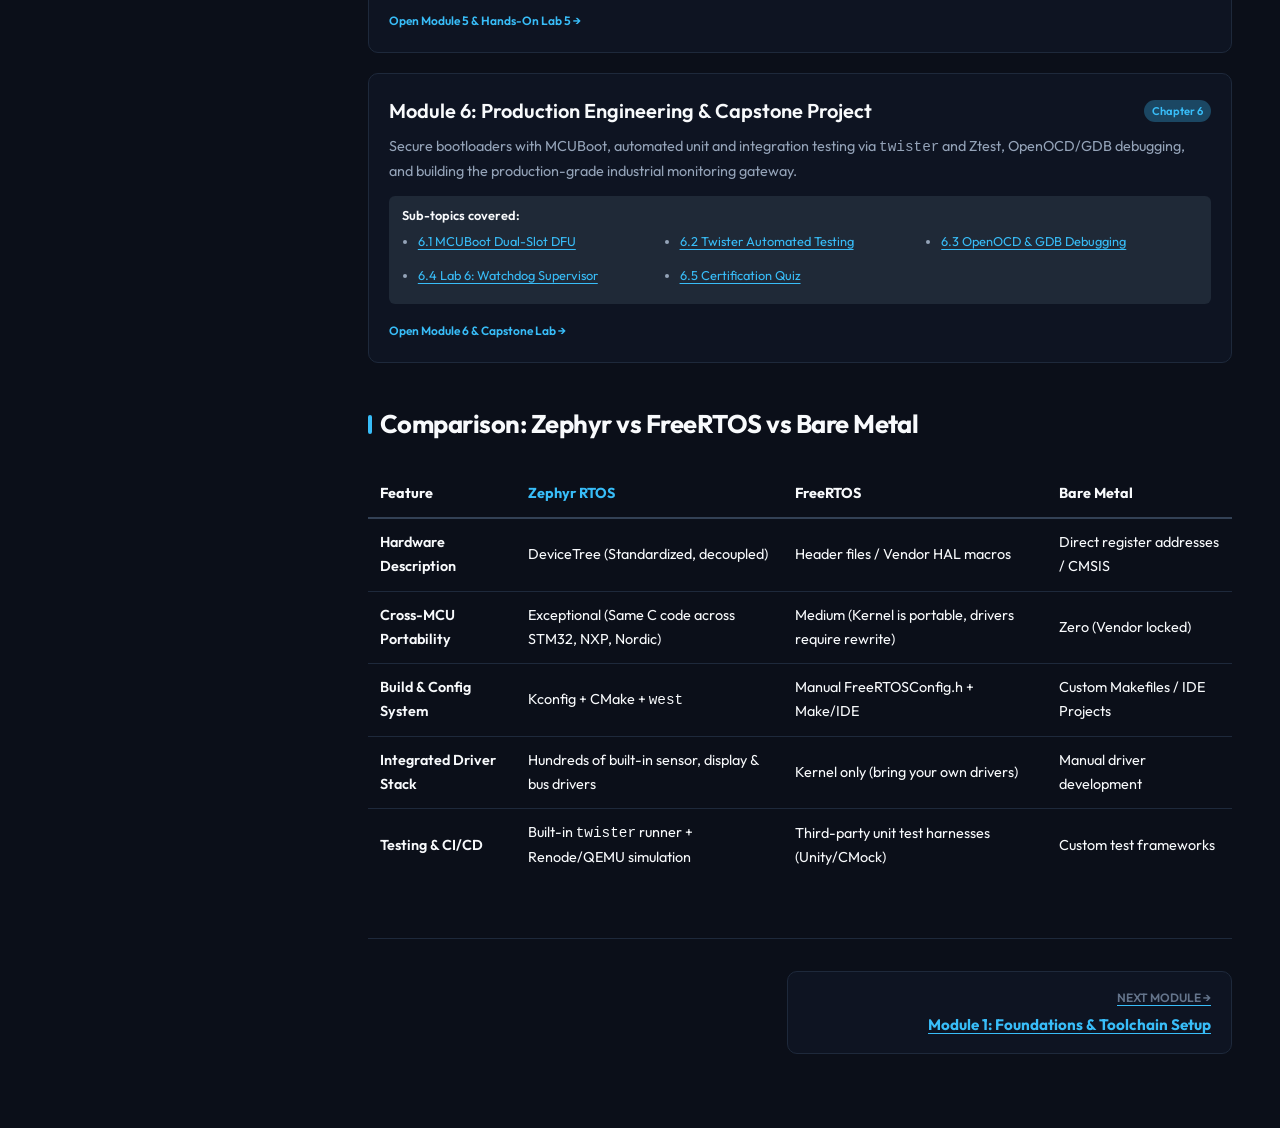
==== commit 149193f0: "Adjust curriculum: Explain Need for OS -> FreeRTOS limitations -> Why Zephyr with 3-way code compari" ====
--- a/index.html
+++ b/index.html
@@ -90,6 +90,15 @@
                 <span class="chapter-title-text">Ch 1: Architecture & West Toolchain</span>
                 <span class="chapter-read-time">25m</span>
               </a>
+              <ul class="subtopic-list">
+                <li><a href="chapters/ch01-foundations-toolchain.html#sec-1-1" class="subtopic-link"><span class="subtopic-bullet">▸</span> 1.1 The Need for an OS</a></li>
+                <li><a href="chapters/ch01-foundations-toolchain.html#sec-1-2" class="subtopic-link"><span class="subtopic-bullet">▸</span> 1.2 FreeRTOS Era &amp; Limits</a></li>
+                <li><a href="chapters/ch01-foundations-toolchain.html#sec-1-3" class="subtopic-link"><span class="subtopic-bullet">▸</span> 1.3 Why Zephyr RTOS?</a></li>
+                <li><a href="chapters/ch01-foundations-toolchain.html#sec-1-4" class="subtopic-link"><span class="subtopic-bullet">▸</span> 1.4 STM32 Architecture</a></li>
+                <li><a href="chapters/ch01-foundations-toolchain.html#sec-1-5" class="subtopic-link"><span class="subtopic-bullet">▸</span> 1.5 Toolchain with West</a></li>
+                <li><a href="chapters/ch01-foundations-toolchain.html#sec-1-6" class="subtopic-link"><span class="subtopic-bullet">▸</span> 1.6 Lab 1: Blinky &amp; VCP</a></li>
+                <li><a href="chapters/ch01-foundations-toolchain.html#sec-1-7" class="subtopic-link"><span class="subtopic-bullet">▸</span> 1.7 Knowledge Check</a></li>
+              </ul>
             </li>
           </ul>
         </div>
@@ -110,6 +119,13 @@
                 <span class="chapter-title-text">Ch 2: DTS Syntax & STM32 Overlays</span>
                 <span class="chapter-read-time">35m</span>
               </a>
+              <ul class="subtopic-list">
+                <li><a href="chapters/ch02-devicetree-kconfig.html#sec-2-1" class="subtopic-link"><span class="subtopic-bullet">▸</span> 2.1 DeviceTree vs Kconfig</a></li>
+                <li><a href="chapters/ch02-devicetree-kconfig.html#sec-2-2" class="subtopic-link"><span class="subtopic-bullet">▸</span> 2.2 Anatomy of DTS Nodes</a></li>
+                <li><a href="chapters/ch02-devicetree-kconfig.html#sec-2-3" class="subtopic-link"><span class="subtopic-bullet">▸</span> 2.3 Board Overlays (.overlay)</a></li>
+                <li><a href="chapters/ch02-devicetree-kconfig.html#sec-2-4" class="subtopic-link"><span class="subtopic-bullet">▸</span> 2.4 Lab 2: External IO & Overlays</a></li>
+                <li><a href="chapters/ch02-devicetree-kconfig.html#sec-2-5" class="subtopic-link"><span class="subtopic-bullet">▸</span> 2.5 Module 2 Quiz</a></li>
+              </ul>
             </li>
           </ul>
         </div>
@@ -130,6 +146,13 @@
                 <span class="chapter-title-text">Ch 3: Multithreading & Synchronization</span>
                 <span class="chapter-read-time">40m</span>
               </a>
+              <ul class="subtopic-list">
+                <li><a href="chapters/ch03-kernel-threads-sync.html#sec-3-1" class="subtopic-link"><span class="subtopic-bullet">▸</span> 3.1 Scheduling & Priorities</a></li>
+                <li><a href="chapters/ch03-kernel-threads-sync.html#sec-3-2" class="subtopic-link"><span class="subtopic-bullet">▸</span> 3.2 Static vs Dynamic Threads</a></li>
+                <li><a href="chapters/ch03-kernel-threads-sync.html#sec-3-3" class="subtopic-link"><span class="subtopic-bullet">▸</span> 3.3 Semaphores vs Mutexes</a></li>
+                <li><a href="chapters/ch03-kernel-threads-sync.html#sec-3-4" class="subtopic-link"><span class="subtopic-bullet">▸</span> 3.4 Lab 3: Message Queue Pipeline</a></li>
+                <li><a href="chapters/ch03-kernel-threads-sync.html#sec-3-5" class="subtopic-link"><span class="subtopic-bullet">▸</span> 3.5 Module 3 Quiz</a></li>
+              </ul>
             </li>
           </ul>
         </div>
@@ -150,6 +173,14 @@
                 <span class="chapter-title-text">Ch 4: Drivers, DMA UART & Sensors</span>
                 <span class="chapter-read-time">45m</span>
               </a>
+              <ul class="subtopic-list">
+                <li><a href="chapters/ch04-stm32-peripherals.html#sec-4-1" class="subtopic-link"><span class="subtopic-bullet">▸</span> 4.1 Device Driver Model</a></li>
+                <li><a href="chapters/ch04-stm32-peripherals.html#sec-4-2" class="subtopic-link"><span class="subtopic-bullet">▸</span> 4.2 Async DMA UART</a></li>
+                <li><a href="chapters/ch04-stm32-peripherals.html#sec-4-3" class="subtopic-link"><span class="subtopic-bullet">▸</span> 4.3 I2C Sensor Subsystem</a></li>
+                <li><a href="chapters/ch04-stm32-peripherals.html#sec-4-4" class="subtopic-link"><span class="subtopic-bullet">▸</span> 4.4 Hardware PWM Timers</a></li>
+                <li><a href="chapters/ch04-stm32-peripherals.html#sec-4-5" class="subtopic-link"><span class="subtopic-bullet">▸</span> 4.5 Lab 4: Weather Station</a></li>
+                <li><a href="chapters/ch04-stm32-peripherals.html#sec-4-6" class="subtopic-link"><span class="subtopic-bullet">▸</span> 4.6 Module 4 Quiz</a></li>
+              </ul>
             </li>
           </ul>
         </div>
@@ -170,6 +201,13 @@
                 <span class="chapter-title-text">Ch 5: Shell, CAN Bus & BLE</span>
                 <span class="chapter-read-time">30m</span>
               </a>
+              <ul class="subtopic-list">
+                <li><a href="chapters/ch05-shell-connectivity.html#sec-5-1" class="subtopic-link"><span class="subtopic-bullet">▸</span> 5.1 Zephyr Shell Subsystem</a></li>
+                <li><a href="chapters/ch05-shell-connectivity.html#sec-5-2" class="subtopic-link"><span class="subtopic-bullet">▸</span> 5.2 Deferred Logging</a></li>
+                <li><a href="chapters/ch05-shell-connectivity.html#sec-5-3" class="subtopic-link"><span class="subtopic-bullet">▸</span> 5.3 CAN Bus (bxCAN / FDCAN)</a></li>
+                <li><a href="chapters/ch05-shell-connectivity.html#sec-5-4" class="subtopic-link"><span class="subtopic-bullet">▸</span> 5.4 Lab 5: Diagnostic Shell</a></li>
+                <li><a href="chapters/ch05-shell-connectivity.html#sec-5-5" class="subtopic-link"><span class="subtopic-bullet">▸</span> 5.5 Module 5 Quiz</a></li>
+              </ul>
             </li>
           </ul>
         </div>
@@ -190,8 +228,17 @@
                 <span class="chapter-title-text">Ch 6: MCUBoot, Twister & Capstone</span>
                 <span class="chapter-read-time">50m</span>
               </a>
+              <ul class="subtopic-list">
+                <li><a href="chapters/ch06-production-capstone.html#sec-6-1" class="subtopic-link"><span class="subtopic-bullet">▸</span> 6.1 MCUBoot Dual-Slot DFU</a></li>
+                <li><a href="chapters/ch06-production-capstone.html#sec-6-2" class="subtopic-link"><span class="subtopic-bullet">▸</span> 6.2 Twister Automated Testing</a></li>
+                <li><a href="chapters/ch06-production-capstone.html#sec-6-3" class="subtopic-link"><span class="subtopic-bullet">▸</span> 6.3 OpenOCD & GDB Debugging</a></li>
+                <li><a href="chapters/ch06-production-capstone.html#sec-6-4" class="subtopic-link"><span class="subtopic-bullet">▸</span> 6.4 Lab 6: Watchdog Supervisor</a></li>
+                <li><a href="chapters/ch06-production-capstone.html#sec-6-5" class="subtopic-link"><span class="subtopic-bullet">▸</span> 6.5 Certification Quiz</a></li>
+              </ul>
             </li>
           </ul>
+        </div>
+
         <!-- Interactive Tools -->
         <div class="nav-module-group">
           <a href="chapters/gui-ai-studio.html" class="chapter-nav-item">
@@ -310,7 +357,7 @@
         <h2>Curriculum & Roadmap</h2>
         <p>Each module is structured with in-depth engineering theory, side-by-side hardware pinouts, practical code listings, and a runnable laboratory exercise.</p>
 
-        <div style="display:flex;flex-direction:column;gap:1rem;margin:1.5rem 0;">
+        <div style="display:flex;flex-direction:column;gap:1.25rem;margin:1.5rem 0;">
           <div style="background:var(--bg-card);border:1px solid var(--border-subtle);padding:1.25rem;border-radius:var(--radius-md);">
             <h3 style="margin:0 0 0.5rem;display:flex;align-items:center;justify-content:space-between;">
               <a href="chapters/ch01-foundations-toolchain.html" style="text-decoration:none;color:var(--text-primary);">
@@ -318,8 +365,20 @@
               </a>
               <span class="hardware-card-badge">Chapter 1</span>
             </h3>
-            <p style="font-size:0.9rem;margin-bottom:0.5rem;">Zephyr vs FreeRTOS & Bare Metal; setting up <code>west</code>, Zephyr SDK, CMake/Ninja, and ST-Link drivers; building your first multi-board dual-LED blinky with ST-Link VCP serial console output.</p>
-            <span style="font-size:0.75rem;color:var(--accent-primary);font-weight:600;">Hands-On Lab 1: Blinky & VCP Telemetry Engine →</span>
+            <p style="font-size:0.9rem;margin-bottom:0.75rem;">Zephyr vs FreeRTOS & Bare Metal; setting up <code>west</code>, Zephyr SDK, CMake/Ninja, and ST-Link drivers; building your first multi-board dual-LED blinky with ST-Link VCP serial console output.</p>
+            <div style="font-size:0.8rem;background:var(--bg-tertiary);padding:0.6rem 0.8rem;border-radius:var(--radius-sm);margin-bottom:0.75rem;">
+              <strong>Sub-topics covered:</strong>
+              <ul style="margin:0.3rem 0 0 1rem;padding:0;display:grid;grid-template-columns:repeat(auto-fit, minmax(220px, 1fr));gap:0.3rem;">
+                <li><a href="chapters/ch01-foundations-toolchain.html#sec-1-1">1.1 The Need for an OS</a></li>
+                <li><a href="chapters/ch01-foundations-toolchain.html#sec-1-2">1.2 FreeRTOS Era &amp; Limits</a></li>
+                <li><a href="chapters/ch01-foundations-toolchain.html#sec-1-3">1.3 Why Zephyr RTOS?</a></li>
+                <li><a href="chapters/ch01-foundations-toolchain.html#sec-1-4">1.4 STM32 Architecture &amp; VCP</a></li>
+                <li><a href="chapters/ch01-foundations-toolchain.html#sec-1-5">1.5 Toolchain with West</a></li>
+                <li><a href="chapters/ch01-foundations-toolchain.html#sec-1-6">1.6 Lab 1: Blinky &amp; VCP</a></li>
+                <li><a href="chapters/ch01-foundations-toolchain.html#sec-1-7">1.7 Knowledge Check Quiz</a></li>
+              </ul>
+            </div>
+            <a href="chapters/ch01-foundations-toolchain.html" style="font-size:0.75rem;color:var(--accent-primary);font-weight:600;text-decoration:none;">Open Module 1 & Hands-On Lab 1 →</a>
           </div>
 
           <div style="background:var(--bg-card);border:1px solid var(--border-subtle);padding:1.25rem;border-radius:var(--radius-md);">
@@ -329,8 +388,18 @@
               </a>
               <span class="hardware-card-badge">Chapter 2</span>
             </h3>
-            <p style="font-size:0.9rem;margin-bottom:0.5rem;">The heart of Zephyr hardware description. Anatomy of nodes, compatible properties, aliases, bindings, and writing board overlay (<code>.overlay</code>) files to configure external GPIOs without changing C code.</p>
-            <span style="font-size:0.75rem;color:var(--accent-primary);font-weight:600;">Hands-On Lab 2: Custom External Peripherals & DTS Overlays →</span>
+            <p style="font-size:0.9rem;margin-bottom:0.75rem;">The heart of Zephyr hardware description. Anatomy of nodes, compatible properties, aliases, bindings, and writing board overlay (<code>.overlay</code>) files to configure external GPIOs without changing C code.</p>
+            <div style="font-size:0.8rem;background:var(--bg-tertiary);padding:0.6rem 0.8rem;border-radius:var(--radius-sm);margin-bottom:0.75rem;">
+              <strong>Sub-topics covered:</strong>
+              <ul style="margin:0.3rem 0 0 1rem;padding:0;display:grid;grid-template-columns:repeat(auto-fit, minmax(220px, 1fr));gap:0.3rem;">
+                <li><a href="chapters/ch02-devicetree-kconfig.html#sec-2-1">2.1 DeviceTree vs Kconfig</a></li>
+                <li><a href="chapters/ch02-devicetree-kconfig.html#sec-2-2">2.2 Anatomy of DTS Nodes</a></li>
+                <li><a href="chapters/ch02-devicetree-kconfig.html#sec-2-3">2.3 Board Overlays (.overlay)</a></li>
+                <li><a href="chapters/ch02-devicetree-kconfig.html#sec-2-4">2.4 Lab 2: External IO & Overlays</a></li>
+                <li><a href="chapters/ch02-devicetree-kconfig.html#sec-2-5">2.5 Knowledge Check Quiz</a></li>
+              </ul>
+            </div>
+            <a href="chapters/ch02-devicetree-kconfig.html" style="font-size:0.75rem;color:var(--accent-primary);font-weight:600;text-decoration:none;">Open Module 2 & Hands-On Lab 2 →</a>
           </div>
 
           <div style="background:var(--bg-card);border:1px solid var(--border-subtle);padding:1.25rem;border-radius:var(--radius-md);">
@@ -340,8 +409,18 @@
               </a>
               <span class="hardware-card-badge">Chapter 3</span>
             </h3>
-            <p style="font-size:0.9rem;margin-bottom:0.5rem;">Threads, priority scheduling (preemptive vs cooperative), semaphores, mutexes, message queues (<code>k_msgq</code>), workqueues, and safe interrupt service routine (ISR) offloading on STM32 NVIC.</p>
-            <span style="font-size:0.75rem;color:var(--accent-primary);font-weight:600;">Hands-On Lab 3: Multi-Threaded Sensor Pipeline with Message Queues →</span>
+            <p style="font-size:0.9rem;margin-bottom:0.75rem;">Threads, priority scheduling (preemptive vs cooperative), semaphores, mutexes, message queues (<code>k_msgq</code>), workqueues, and safe interrupt service routine (ISR) offloading on STM32 NVIC.</p>
+            <div style="font-size:0.8rem;background:var(--bg-tertiary);padding:0.6rem 0.8rem;border-radius:var(--radius-sm);margin-bottom:0.75rem;">
+              <strong>Sub-topics covered:</strong>
+              <ul style="margin:0.3rem 0 0 1rem;padding:0;display:grid;grid-template-columns:repeat(auto-fit, minmax(220px, 1fr));gap:0.3rem;">
+                <li><a href="chapters/ch03-kernel-threads-sync.html#sec-3-1">3.1 Scheduling & Priorities</a></li>
+                <li><a href="chapters/ch03-kernel-threads-sync.html#sec-3-2">3.2 Static vs Dynamic Threads</a></li>
+                <li><a href="chapters/ch03-kernel-threads-sync.html#sec-3-3">3.3 Semaphores vs Mutexes</a></li>
+                <li><a href="chapters/ch03-kernel-threads-sync.html#sec-3-4">3.4 Lab 3: Message Queue Pipeline</a></li>
+                <li><a href="chapters/ch03-kernel-threads-sync.html#sec-3-5">3.5 Knowledge Check Quiz</a></li>
+              </ul>
+            </div>
+            <a href="chapters/ch03-kernel-threads-sync.html" style="font-size:0.75rem;color:var(--accent-primary);font-weight:600;text-decoration:none;">Open Module 3 & Hands-On Lab 3 →</a>
           </div>
 
           <div style="background:var(--bg-card);border:1px solid var(--border-subtle);padding:1.25rem;border-radius:var(--radius-md);">
@@ -351,8 +430,19 @@
               </a>
               <span class="hardware-card-badge">Chapter 4</span>
             </h3>
-            <p style="font-size:0.9rem;margin-bottom:0.5rem;">Mastering Zephyr Driver APIs: GPIO interrupts, Asynchronous DMA UART, I2C temperature/pressure sensors (BMP280/SHT3x), PWM timers, ADC sampling, and low-power sleep state management.</p>
-            <span style="font-size:0.75rem;color:var(--accent-primary);font-weight:600;">Hands-On Lab 4: Integrated Environmental Weather Station →</span>
+            <p style="font-size:0.9rem;margin-bottom:0.75rem;">Mastering Zephyr Driver APIs: GPIO interrupts, Asynchronous DMA UART, I2C temperature/pressure sensors (BMP280/SHT3x), PWM timers, ADC sampling, and low-power sleep state management.</p>
+            <div style="font-size:0.8rem;background:var(--bg-tertiary);padding:0.6rem 0.8rem;border-radius:var(--radius-sm);margin-bottom:0.75rem;">
+              <strong>Sub-topics covered:</strong>
+              <ul style="margin:0.3rem 0 0 1rem;padding:0;display:grid;grid-template-columns:repeat(auto-fit, minmax(220px, 1fr));gap:0.3rem;">
+                <li><a href="chapters/ch04-stm32-peripherals.html#sec-4-1">4.1 Device Driver Model</a></li>
+                <li><a href="chapters/ch04-stm32-peripherals.html#sec-4-2">4.2 Async DMA UART</a></li>
+                <li><a href="chapters/ch04-stm32-peripherals.html#sec-4-3">4.3 I2C Sensor Subsystem</a></li>
+                <li><a href="chapters/ch04-stm32-peripherals.html#sec-4-4">4.4 Hardware PWM Timers</a></li>
+                <li><a href="chapters/ch04-stm32-peripherals.html#sec-4-5">4.5 Lab 4: Weather Station</a></li>
+                <li><a href="chapters/ch04-stm32-peripherals.html#sec-4-6">4.6 Knowledge Check Quiz</a></li>
+              </ul>
+            </div>
+            <a href="chapters/ch04-stm32-peripherals.html" style="font-size:0.75rem;color:var(--accent-primary);font-weight:600;text-decoration:none;">Open Module 4 & Hands-On Lab 4 →</a>
           </div>
 
           <div style="background:var(--bg-card);border:1px solid var(--border-subtle);padding:1.25rem;border-radius:var(--radius-md);">
@@ -362,8 +452,18 @@
               </a>
               <span class="hardware-card-badge">Chapter 5</span>
             </h3>
-            <p style="font-size:0.9rem;margin-bottom:0.5rem;">Zephyr Shell subsystem for dynamic runtime control, high-performance deferred Logging (<code>CONFIG_LOG</code>), CAN bus communication (bxCAN / FDCAN), and Bluetooth Low Energy (BLE) architecture.</p>
-            <span style="font-size:0.75rem;color:var(--accent-primary);font-weight:600;">Hands-On Lab 5: Interactive Diagnostic Console & CAN/Telemetry →</span>
+            <p style="font-size:0.9rem;margin-bottom:0.75rem;">Zephyr Shell subsystem for dynamic runtime control, high-performance deferred Logging (<code>CONFIG_LOG</code>), CAN bus communication (bxCAN / FDCAN), and Bluetooth Low Energy (BLE) architecture.</p>
+            <div style="font-size:0.8rem;background:var(--bg-tertiary);padding:0.6rem 0.8rem;border-radius:var(--radius-sm);margin-bottom:0.75rem;">
+              <strong>Sub-topics covered:</strong>
+              <ul style="margin:0.3rem 0 0 1rem;padding:0;display:grid;grid-template-columns:repeat(auto-fit, minmax(220px, 1fr));gap:0.3rem;">
+                <li><a href="chapters/ch05-shell-connectivity.html#sec-5-1">5.1 Zephyr Shell Subsystem</a></li>
+                <li><a href="chapters/ch05-shell-connectivity.html#sec-5-2">5.2 Deferred Logging</a></li>
+                <li><a href="chapters/ch05-shell-connectivity.html#sec-5-3">5.3 CAN Bus (bxCAN / FDCAN)</a></li>
+                <li><a href="chapters/ch05-shell-connectivity.html#sec-5-4">5.4 Lab 5: Diagnostic Shell</a></li>
+                <li><a href="chapters/ch05-shell-connectivity.html#sec-5-5">5.5 Knowledge Check Quiz</a></li>
+              </ul>
+            </div>
+            <a href="chapters/ch05-shell-connectivity.html" style="font-size:0.75rem;color:var(--accent-primary);font-weight:600;text-decoration:none;">Open Module 5 & Hands-On Lab 5 →</a>
           </div>
 
           <div style="background:var(--bg-card);border:1px solid var(--border-subtle);padding:1.25rem;border-radius:var(--radius-md);">
@@ -373,8 +473,18 @@
               </a>
               <span class="hardware-card-badge">Chapter 6</span>
             </h3>
-            <p style="font-size:0.9rem;margin-bottom:0.5rem;">Secure bootloaders with MCUBoot, automated unit and integration testing via <code>twister</code> and Ztest, OpenOCD/GDB debugging, and building the production-grade industrial monitoring gateway.</p>
-            <span style="font-size:0.75rem;color:var(--accent-primary);font-weight:600;">Hands-On Lab 6: Industrial Watchdog Supervisor & Fail-Safe Gateway →</span>
+            <p style="font-size:0.9rem;margin-bottom:0.75rem;">Secure bootloaders with MCUBoot, automated unit and integration testing via <code>twister</code> and Ztest, OpenOCD/GDB debugging, and building the production-grade industrial monitoring gateway.</p>
+            <div style="font-size:0.8rem;background:var(--bg-tertiary);padding:0.6rem 0.8rem;border-radius:var(--radius-sm);margin-bottom:0.75rem;">
+              <strong>Sub-topics covered:</strong>
+              <ul style="margin:0.3rem 0 0 1rem;padding:0;display:grid;grid-template-columns:repeat(auto-fit, minmax(220px, 1fr));gap:0.3rem;">
+                <li><a href="chapters/ch06-production-capstone.html#sec-6-1">6.1 MCUBoot Dual-Slot DFU</a></li>
+                <li><a href="chapters/ch06-production-capstone.html#sec-6-2">6.2 Twister Automated Testing</a></li>
+                <li><a href="chapters/ch06-production-capstone.html#sec-6-3">6.3 OpenOCD & GDB Debugging</a></li>
+                <li><a href="chapters/ch06-production-capstone.html#sec-6-4">6.4 Lab 6: Watchdog Supervisor</a></li>
+                <li><a href="chapters/ch06-production-capstone.html#sec-6-5">6.5 Certification Quiz</a></li>
+              </ul>
+            </div>
+            <a href="chapters/ch06-production-capstone.html" style="font-size:0.75rem;color:var(--accent-primary);font-weight:600;text-decoration:none;">Open Module 6 & Capstone Lab →</a>
           </div>
         </div>
 
--- a/css/style.css
+++ b/css/style.css
@@ -464,6 +464,39 @@
 .chapter-read-time {
   font-size: 0.7rem;
   color: var(--text-muted);
+}
+
+/* Sub-topic Nav Items inside chapters */
+.subtopic-list {
+  list-style: none;
+  padding-left: 1.2rem;
+  margin: 0.2rem 0 0.4rem;
+  border-left: 1px solid var(--border-subtle);
+}
+
+.subtopic-link {
+  display: flex;
+  align-items: center;
+  gap: 0.4rem;
+  padding: 0.25rem 0.5rem;
+  font-size: 0.76rem;
+  color: var(--text-muted);
+  text-decoration: none;
+  border-radius: var(--radius-sm);
+  transition: all var(--transition-fast);
+  line-height: 1.35;
+}
+
+.subtopic-link:hover {
+  color: var(--accent-primary);
+  background: var(--bg-tertiary);
+  padding-left: 0.7rem;
+}
+
+.subtopic-bullet {
+  font-size: 0.55rem;
+  color: var(--accent-primary);
+  opacity: 0.6;
 }
 
 /* ==========================================================================
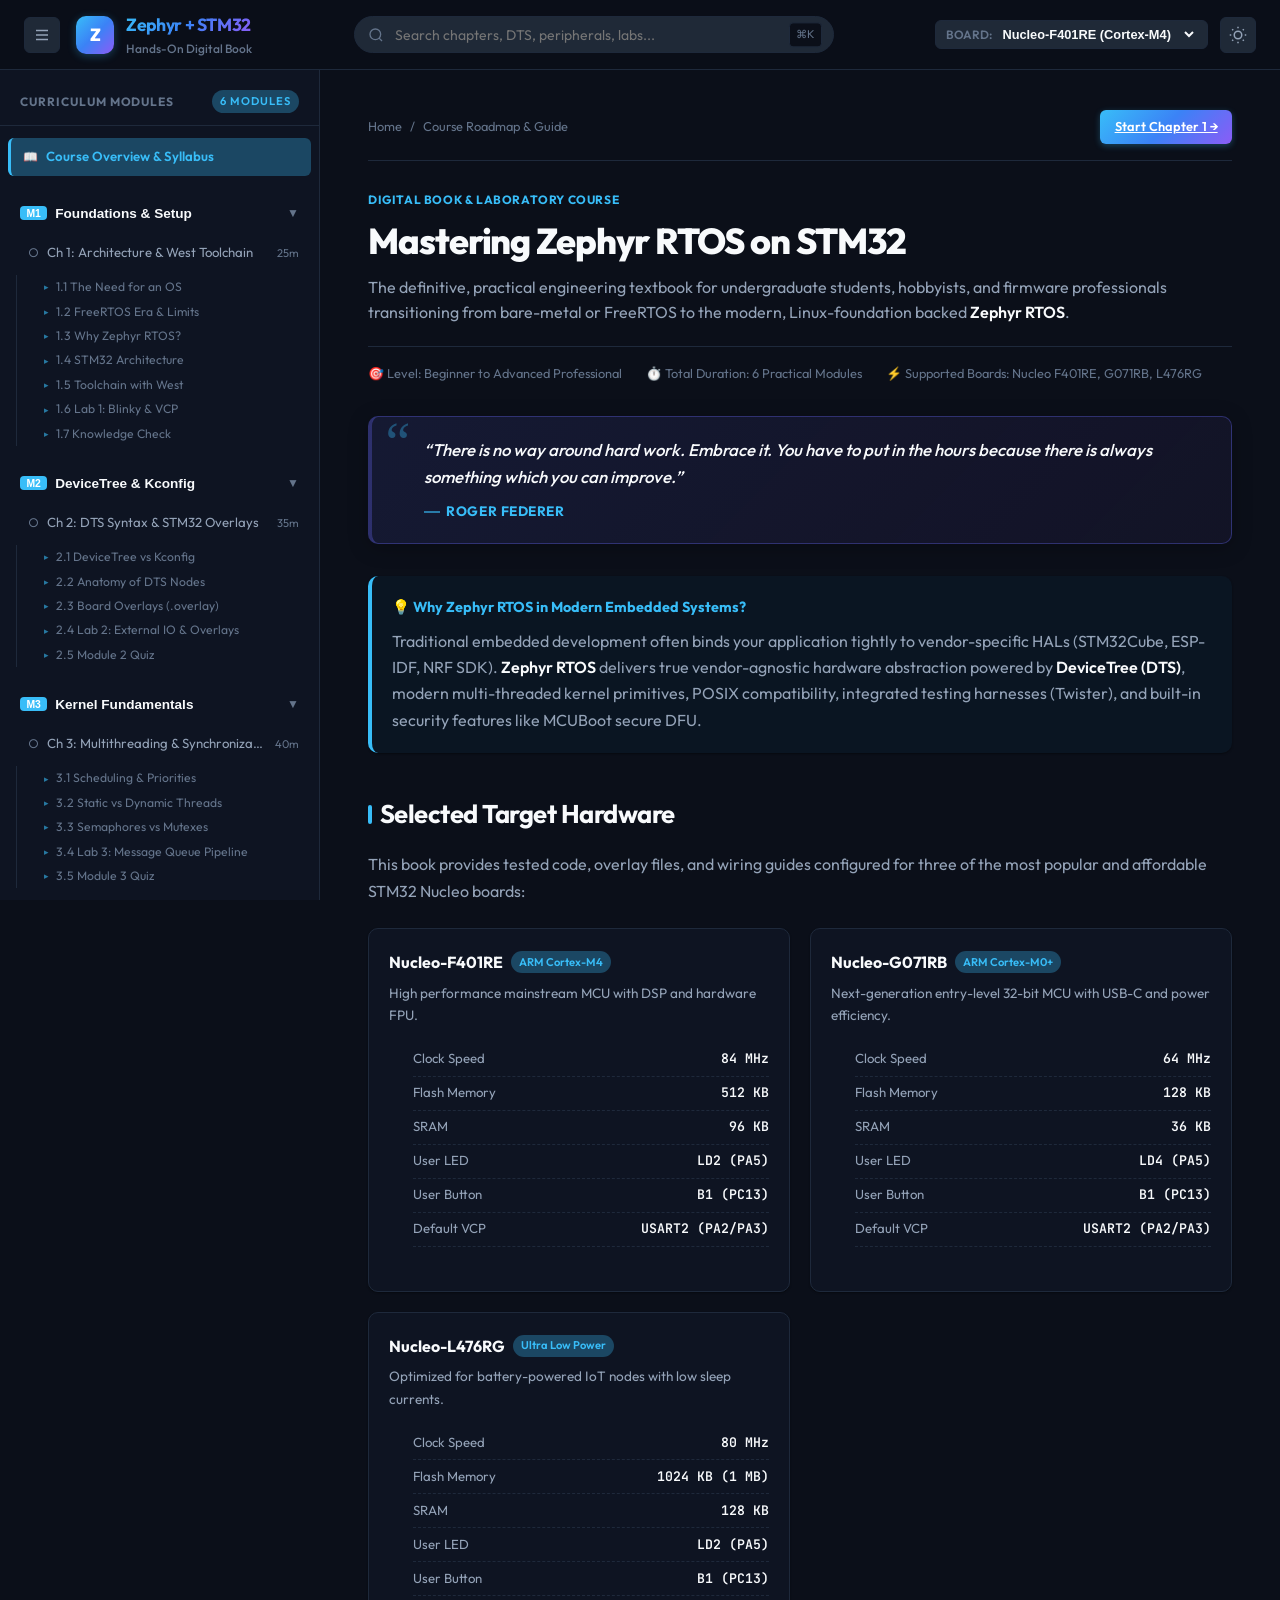
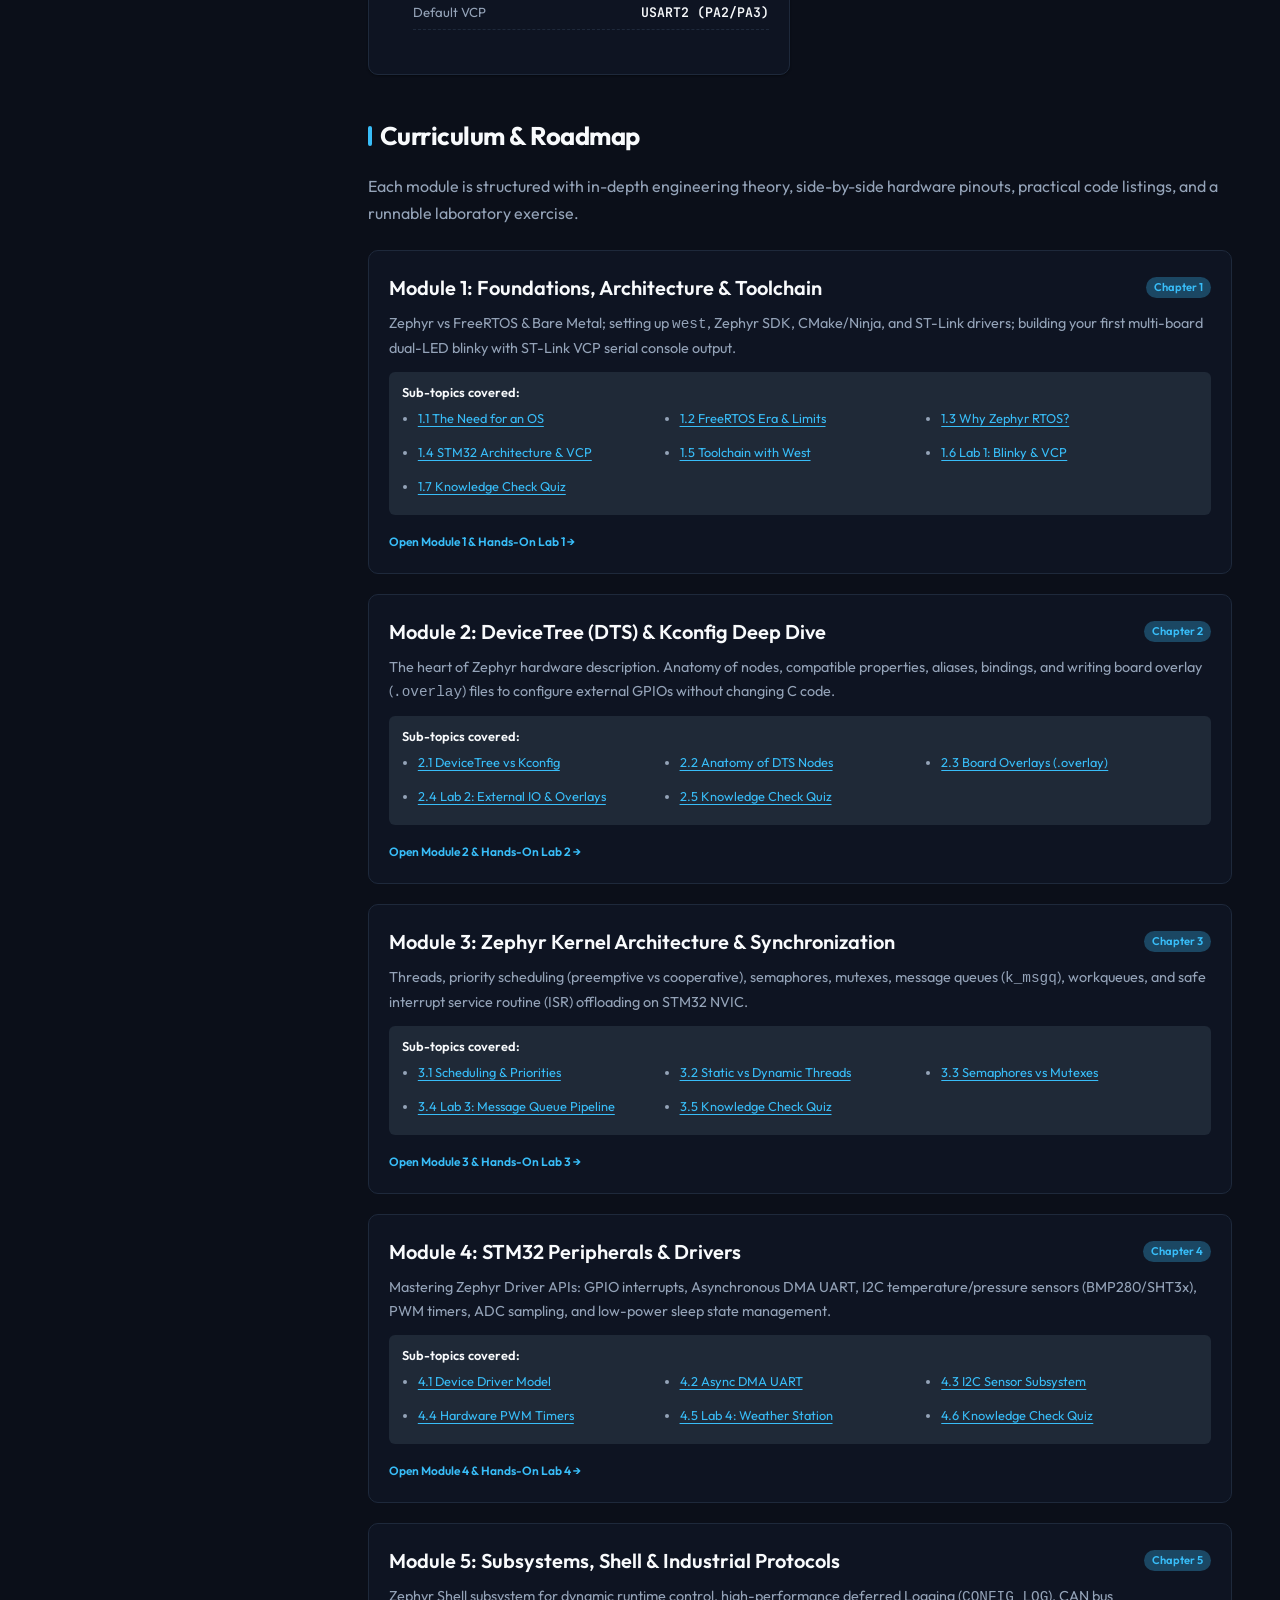
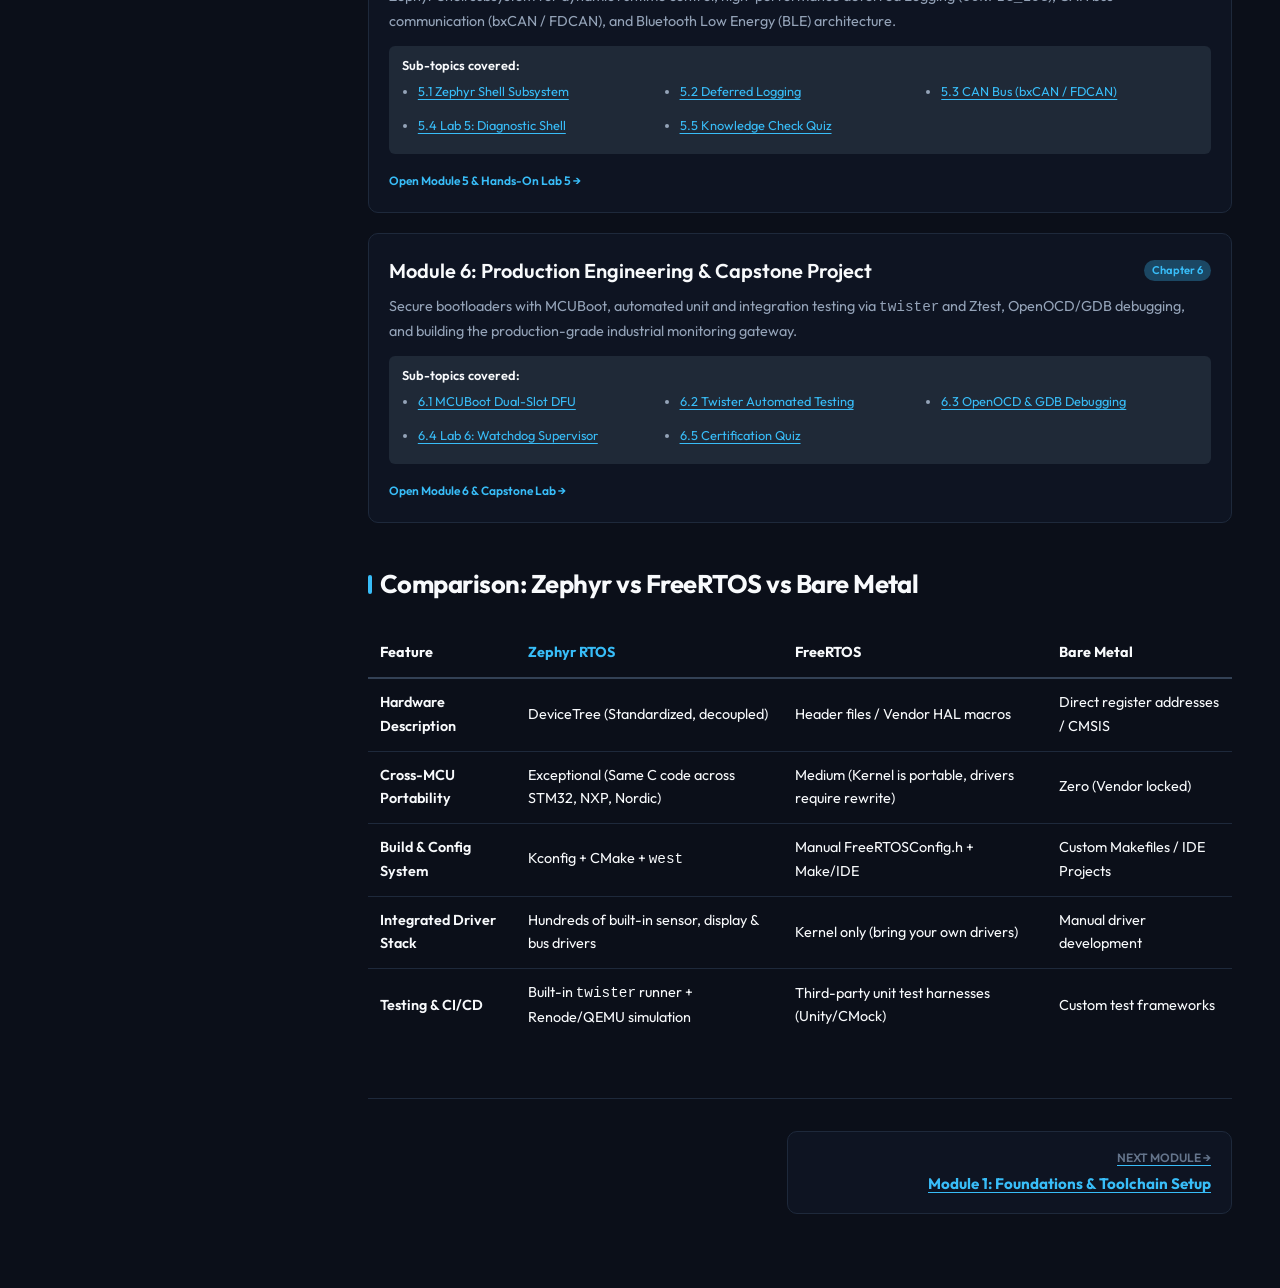
==== commit d89d98f0: "Add Roger Federer inspirational quote to book portal, Chapter 1, and README" ====
--- a/index.html
+++ b/index.html
@@ -291,6 +291,15 @@
               <span>⚡ Supported Boards: Nucleo F401RE, G071RB, L476RG</span>
             </div>
           </div>
+        </div>
+
+        <!-- Inspirational Quote -->
+        <div class="quote-card">
+          <div class="quote-mark">“</div>
+          <blockquote class="quote-text">
+            “There is no way around hard work. Embrace it. You have to put in the hours because there is always something which you can improve.”
+          </blockquote>
+          <div class="quote-author">Roger Federer</div>
         </div>
 
         <!-- Callout Welcome -->
--- a/css/style.css
+++ b/css/style.css
@@ -1225,3 +1225,69 @@
     flex-direction: column;
   }
 }
+
+/* ==========================================================================
+   Inspirational Quote Card
+   ========================================================================== */
+.quote-card {
+  position: relative;
+  background: linear-gradient(135deg, rgba(99, 102, 241, 0.08) 0%, rgba(168, 85, 247, 0.05) 100%);
+  border: 1px solid rgba(99, 102, 241, 0.25);
+  border-left: 4px solid var(--accent-primary);
+  border-radius: var(--radius-md);
+  padding: 1.25rem 1.5rem 1.25rem 3.25rem;
+  margin: 1.5rem 0 2rem;
+  box-shadow: 0 4px 16px rgba(0, 0, 0, 0.04);
+  overflow: hidden;
+}
+
+[data-theme="dark"] .quote-card {
+  background: linear-gradient(135deg, rgba(99, 102, 241, 0.12) 0%, rgba(139, 92, 246, 0.06) 100%);
+  border-color: rgba(99, 102, 241, 0.35);
+  box-shadow: 0 4px 20px rgba(0, 0, 0, 0.25);
+}
+
+.quote-mark {
+  position: absolute;
+  top: -0.2rem;
+  left: 0.85rem;
+  font-family: "Georgia", serif;
+  font-size: 3.5rem;
+  line-height: 1;
+  color: var(--accent-primary);
+  opacity: 0.35;
+  user-select: none;
+  pointer-events: none;
+}
+
+.quote-text {
+  margin: 0;
+  padding: 0;
+  font-size: 1.05rem;
+  font-weight: 500;
+  font-style: italic;
+  line-height: 1.6;
+  color: var(--text-primary);
+}
+
+.quote-author {
+  margin-top: 0.6rem;
+  font-size: 0.85rem;
+  font-weight: 700;
+  letter-spacing: 0.04em;
+  color: var(--accent-primary);
+  text-transform: uppercase;
+  display: flex;
+  align-items: center;
+  gap: 0.4rem;
+}
+
+.quote-author::before {
+  content: "";
+  display: inline-block;
+  width: 16px;
+  height: 2px;
+  background: var(--accent-primary);
+  opacity: 0.6;
+}
+
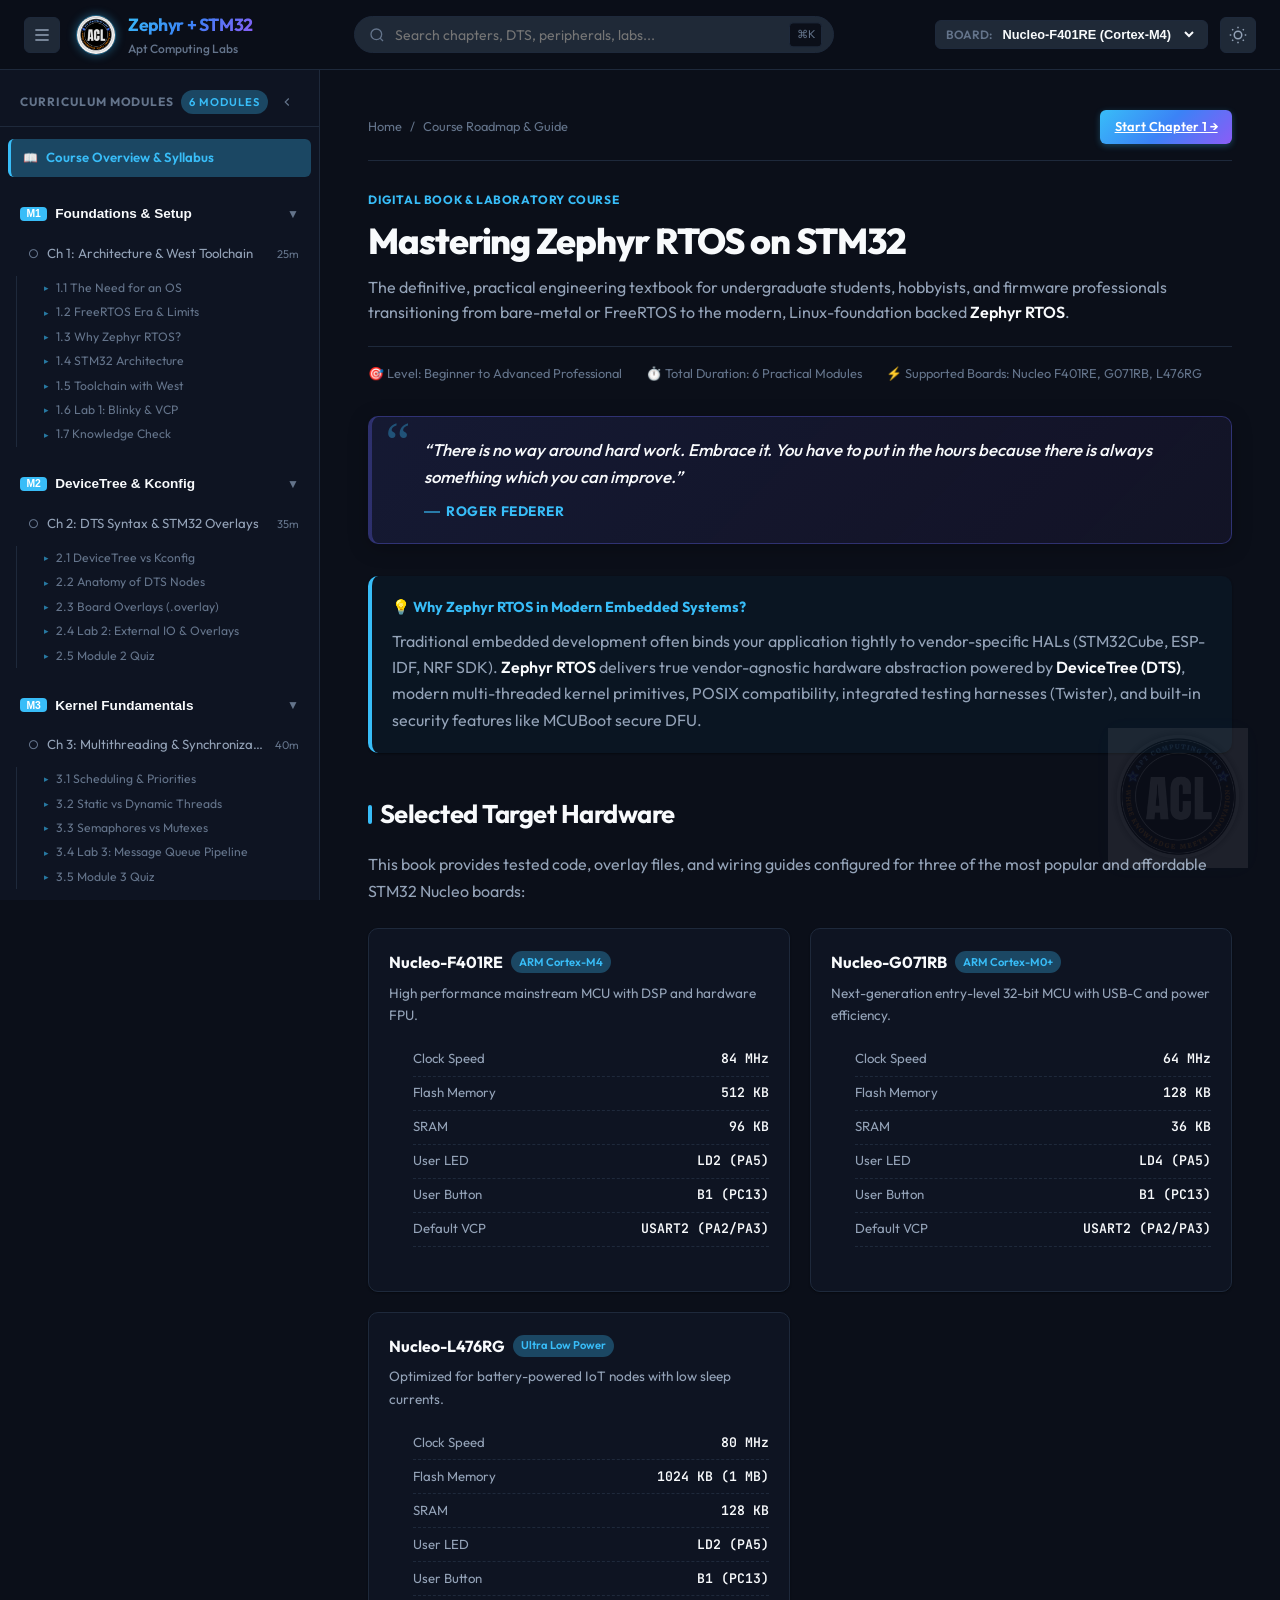
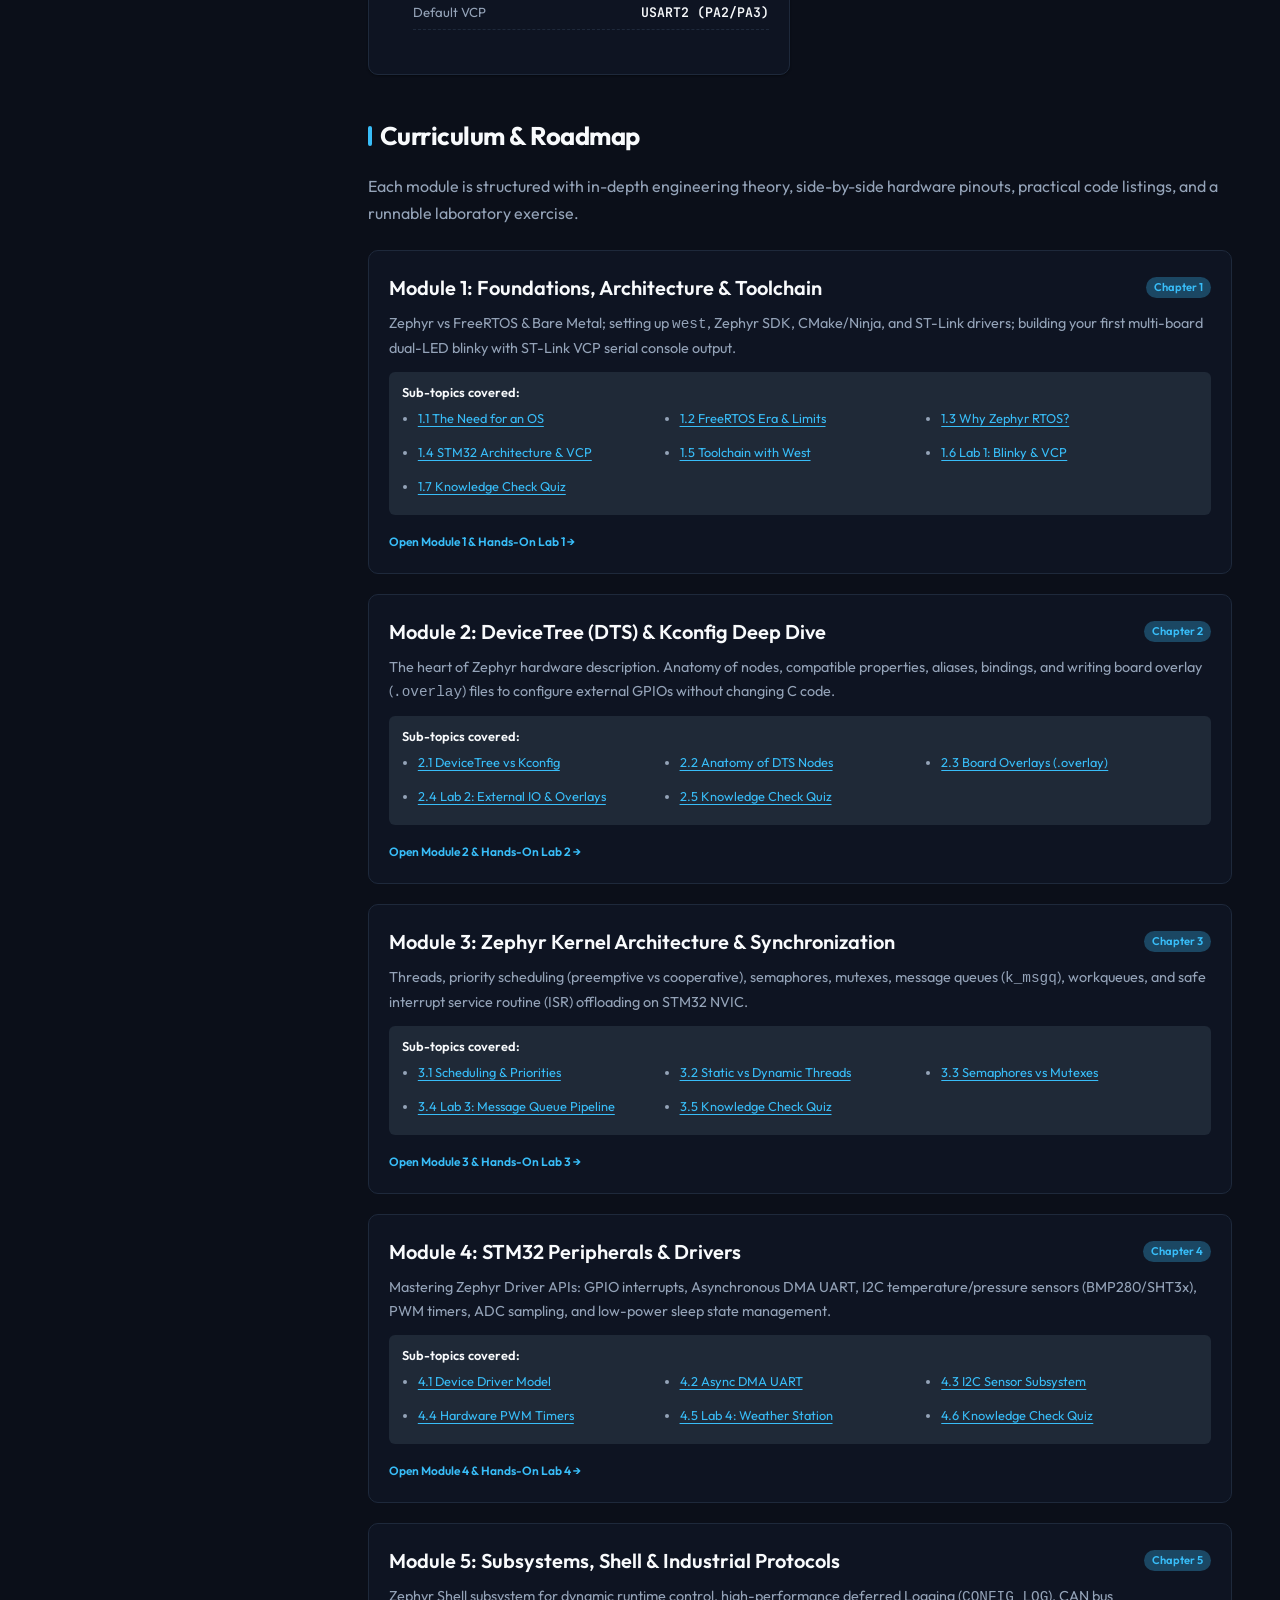
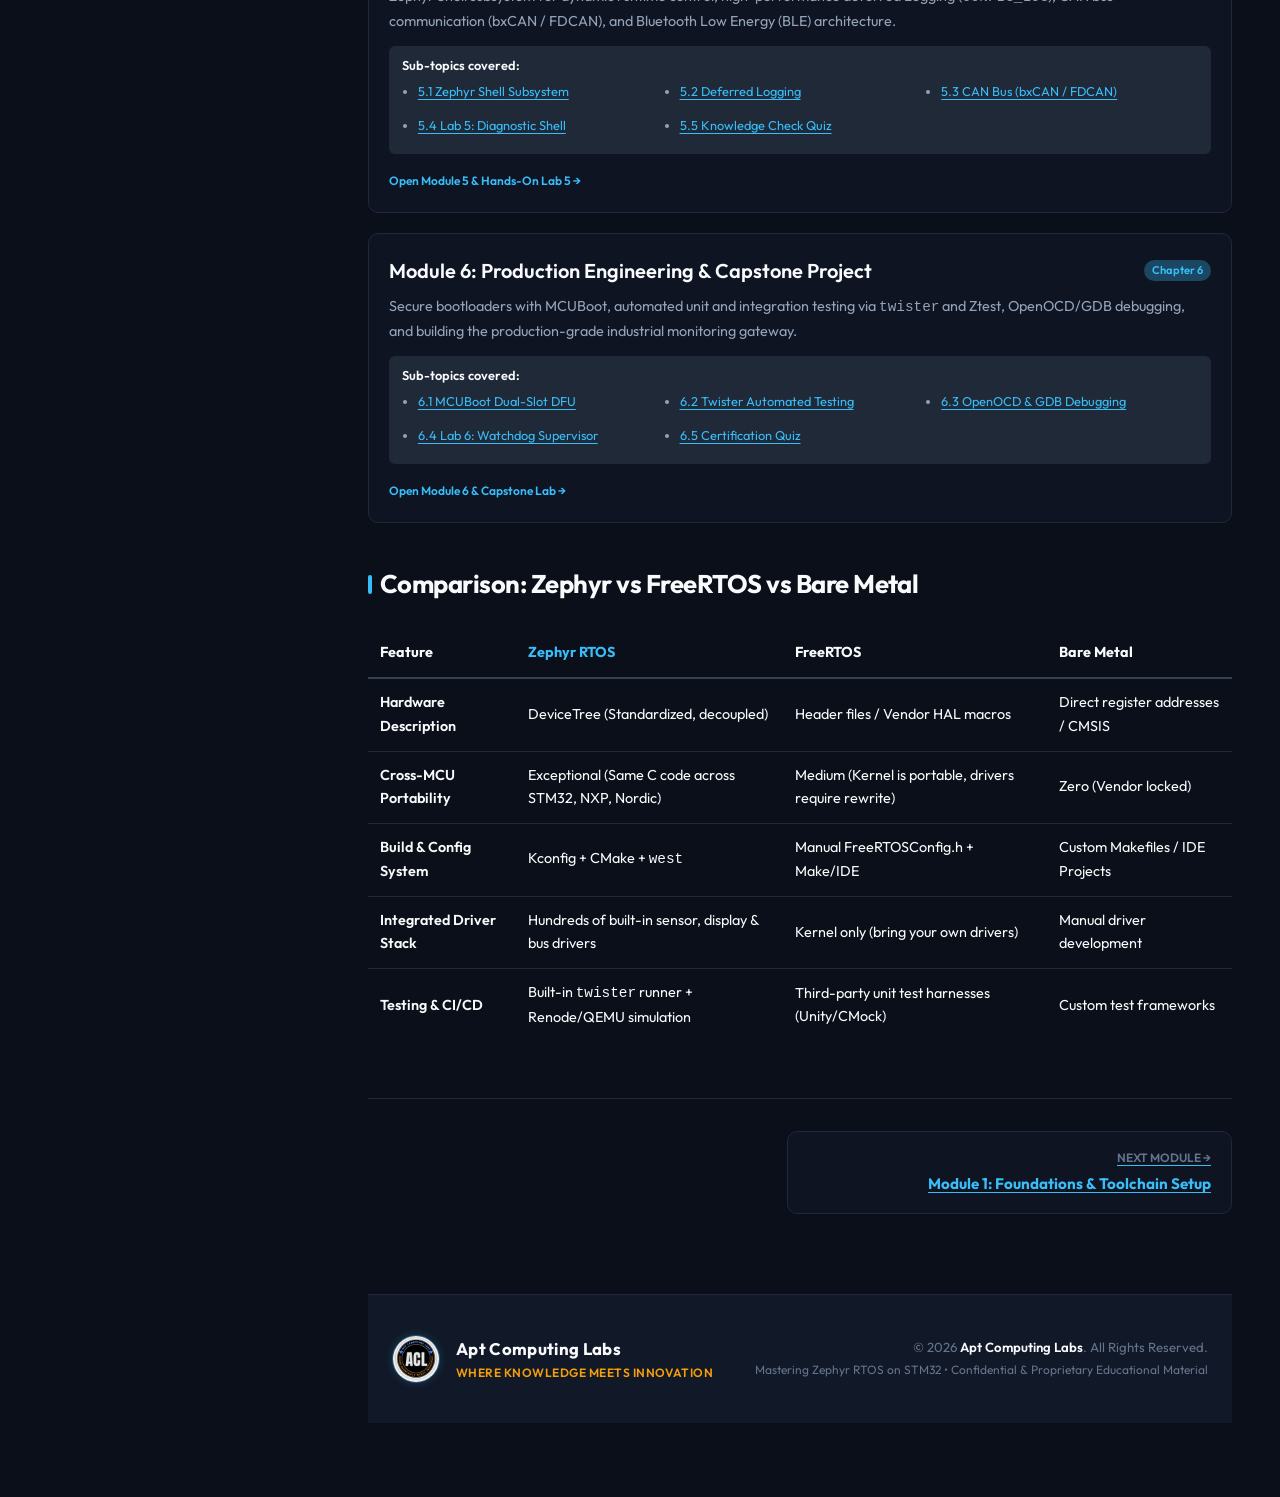
==== commit 975cfcfa: "Incorporate Apt Computing Labs branding, watermark logo, and copyright notice" ====
--- a/index.html
+++ b/index.html
@@ -22,10 +22,10 @@
         <svg width="20" height="20" viewBox="0 0 24 24" stroke="currentColor" fill="none" stroke-width="2"><path d="M4 6h16M4 12h16M4 18h16"/></svg>
       </button>
       <a href="index.html" class="brand-badge">
-        <div class="brand-icon-box">Z</div>
+        <img src="assets/images/acl_logo.png" alt="Apt Computing Labs" class="brand-logo-img">
         <div>
           <span class="brand-title">Zephyr + STM32</span>
-          <span class="brand-subtitle">Hands-On Digital Book</span>
+          <span class="brand-subtitle">Apt Computing Labs</span>
         </div>
       </a>
     </div>
@@ -548,9 +548,26 @@
           <div style="flex:1;"></div>
           <a href="chapters/ch01-foundations-toolchain.html" class="nav-card" style="text-align:right;">
             <span class="nav-card-dir">Next Module →</span>
-            <span class="nav-card-title">Module 1: Foundations & Toolchain Setup</span>
+            <span class="nav-card-title">Module 1: Foundations &amp; Toolchain Setup</span>
           </a>
         </div>
+
+        <!-- Site Footer -->
+        <footer class="site-footer">
+          <div class="footer-container">
+            <div class="footer-left">
+              <img src="assets/images/acl_logo.png" alt="Apt Computing Labs Logo" class="footer-logo">
+              <div class="footer-brand-text">
+                <span class="footer-brand-name">Apt Computing Labs</span>
+                <span class="footer-tagline">Where Knowledge Meets Innovation</span>
+              </div>
+            </div>
+            <div class="footer-right">
+              <div>© 2026 <strong>Apt Computing Labs</strong>. All Rights Reserved.</div>
+              <div style="font-size:0.75rem;margin-top:0.25rem;">Mastering Zephyr RTOS on STM32 • Confidential &amp; Proprietary Educational Material</div>
+            </div>
+          </div>
+        </footer>
       </article>
     </main>
   </div>
--- a/css/style.css
+++ b/css/style.css
@@ -142,13 +142,24 @@
 }
 
 .sidebar-toggle-btn {
-  display: none;
-  background: transparent;
+  display: flex;
+  align-items: center;
+  justify-content: center;
+  background: var(--bg-secondary);
   border: 1px solid var(--border-subtle);
   color: var(--text-primary);
-  padding: 0.5rem;
+  width: 36px;
+  height: 36px;
+  padding: 0;
   border-radius: var(--radius-sm);
   cursor: pointer;
+  transition: all var(--transition-fast);
+}
+
+.sidebar-toggle-btn:hover {
+  background: var(--bg-hover);
+  border-color: var(--accent-primary);
+  color: var(--accent-primary);
 }
 
 .brand-badge {
@@ -171,6 +182,21 @@
   font-weight: 800;
   font-size: 1.1rem;
   box-shadow: 0 2px 8px var(--accent-glow);
+}
+
+.brand-logo-img {
+  width: 40px;
+  height: 40px;
+  border-radius: 50%;
+  object-fit: cover;
+  box-shadow: 0 0 10px rgba(56, 189, 248, 0.4);
+  border: 1px solid rgba(56, 189, 248, 0.5);
+  transition: transform var(--transition-fast), box-shadow var(--transition-fast);
+}
+
+.brand-badge:hover .brand-logo-img {
+  transform: scale(1.06);
+  box-shadow: 0 0 14px rgba(56, 189, 248, 0.7);
 }
 
 .brand-title {
@@ -310,22 +336,104 @@
   flex: 1;
   min-height: calc(100vh - var(--header-height));
   position: relative;
-}
-
-/* Sidebar */
+  padding-left: var(--sidebar-width);
+  transition: padding-left var(--transition-normal);
+}
+
+/* Sidebar / Vertical Tab - Fixed and independent from main content scroll */
 .book-sidebar {
   width: var(--sidebar-width);
   background: var(--bg-sidebar);
   border-right: 1px solid var(--border-subtle);
   overflow-y: auto;
-  position: sticky;
+  overscroll-behavior: contain;
+  position: fixed;
   top: var(--header-height);
+  left: 0;
+  bottom: 0;
   height: calc(100vh - var(--header-height));
   flex-shrink: 0;
   display: flex;
   flex-direction: column;
-  transition: transform var(--transition-normal);
+  transition: transform var(--transition-normal), opacity var(--transition-normal), visibility var(--transition-normal);
   z-index: 90;
+}
+
+/* Collapsed / Hidden State for Vertical Tab (Desktop) */
+body.sidebar-hidden .app-container {
+  padding-left: 0;
+}
+
+body.sidebar-hidden .book-sidebar {
+  transform: translateX(-100%);
+  opacity: 0;
+  visibility: hidden;
+  pointer-events: none;
+}
+
+body.sidebar-hidden .main-content {
+  max-width: 1080px;
+}
+
+/* Sidebar Collapse Button inside header */
+.sidebar-collapse-btn {
+  display: inline-flex;
+  align-items: center;
+  justify-content: center;
+  width: 24px;
+  height: 24px;
+  border-radius: var(--radius-sm);
+  background: transparent;
+  border: 1px solid transparent;
+  color: var(--text-muted);
+  cursor: pointer;
+  transition: all var(--transition-fast);
+}
+
+.sidebar-collapse-btn:hover {
+  background: var(--bg-hover);
+  border-color: var(--border-subtle);
+  color: var(--accent-primary);
+}
+
+/* Floating quick unhide tab on left edge */
+.sidebar-floating-tab {
+  position: fixed;
+  left: 0;
+  top: calc(var(--header-height) + 1.25rem);
+  background: var(--bg-card);
+  border: 1px solid var(--border-strong);
+  border-left: none;
+  border-radius: 0 var(--radius-md) var(--radius-md) 0;
+  padding: 0.5rem 0.75rem 0.5rem 0.5rem;
+  color: var(--text-secondary);
+  font-size: 0.75rem;
+  font-weight: 600;
+  box-shadow: var(--shadow-md);
+  cursor: pointer;
+  z-index: 80;
+  display: none;
+  align-items: center;
+  gap: 0.4rem;
+  transition: all var(--transition-fast);
+  backdrop-filter: blur(8px);
+}
+
+.sidebar-floating-tab:hover {
+  background: var(--bg-secondary);
+  color: var(--accent-primary);
+  border-color: var(--accent-primary);
+  padding-right: 0.95rem;
+}
+
+body.sidebar-hidden .sidebar-floating-tab {
+  display: flex;
+}
+
+@media (max-width: 768px) {
+  body.sidebar-hidden .sidebar-floating-tab {
+    display: none;
+  }
 }
 
 .sidebar-header {
@@ -508,6 +616,30 @@
   padding: 2.5rem 3rem 5rem;
   max-width: 980px;
   margin: 0 auto;
+  position: relative;
+}
+
+/* Subtle Fixed Watermark of Apt Computing Labs Emblem */
+.main-content::after {
+  content: "";
+  position: fixed;
+  bottom: 2rem;
+  right: 2rem;
+  width: 140px;
+  height: 140px;
+  background-image: url('../assets/images/acl_logo.png');
+  background-repeat: no-repeat;
+  background-position: center center;
+  background-size: contain;
+  opacity: 0.05;
+  pointer-events: none;
+  z-index: 0;
+  filter: grayscale(20%);
+}
+
+[data-theme="dark"] .main-content::after {
+  opacity: 0.08;
+  filter: drop-shadow(0 0 12px rgba(56, 189, 248, 0.25));
 }
 
 .content-top-bar {
@@ -1198,8 +1330,11 @@
 }
 
 @media (max-width: 768px) {
+  .app-container {
+    padding-left: 0;
+  }
   .sidebar-toggle-btn {
-    display: block;
+    display: flex;
   }
   .book-sidebar {
     position: fixed;
@@ -1211,6 +1346,9 @@
   }
   .book-sidebar.open {
     transform: translateX(0);
+    opacity: 1;
+    visibility: visible;
+    pointer-events: auto;
   }
   .site-header {
     padding: 0 1rem;
@@ -1291,3 +1429,85 @@
   opacity: 0.6;
 }
 
+/* ==========================================================================
+   Site Footer (Apt Computing Labs Copyright & Branding)
+   ========================================================================== */
+.site-footer {
+  border-top: 1px solid var(--border-subtle);
+  background: var(--bg-secondary);
+  padding: 2.5rem 1.5rem;
+  margin-top: 5rem;
+  width: 100%;
+}
+
+.footer-container {
+  max-width: 1100px;
+  margin: 0 auto;
+  display: flex;
+  align-items: center;
+  justify-content: space-between;
+  flex-wrap: wrap;
+  gap: 1.5rem;
+}
+
+.footer-left {
+  display: flex;
+  align-items: center;
+  gap: 1rem;
+}
+
+.footer-logo {
+  width: 48px;
+  height: 48px;
+  border-radius: 50%;
+  border: 1px solid rgba(56, 189, 248, 0.4);
+  box-shadow: 0 0 10px rgba(56, 189, 248, 0.2);
+}
+
+.footer-brand-text {
+  display: flex;
+  flex-direction: column;
+}
+
+.footer-brand-name {
+  font-family: var(--font-display);
+  font-weight: 700;
+  font-size: 1.05rem;
+  color: var(--text-primary);
+  letter-spacing: 0.02em;
+}
+
+.footer-tagline {
+  font-size: 0.75rem;
+  font-weight: 600;
+  color: #f59e0b;
+  letter-spacing: 0.04em;
+  text-transform: uppercase;
+}
+
+.footer-right {
+  text-align: right;
+  font-size: 0.825rem;
+  color: var(--text-muted);
+  line-height: 1.5;
+}
+
+.footer-right strong {
+  color: var(--text-primary);
+}
+
+@media (max-width: 768px) {
+  .footer-container {
+    flex-direction: column;
+    text-align: center;
+    justify-content: center;
+  }
+  .footer-left {
+    flex-direction: column;
+  }
+  .footer-right {
+    text-align: center;
+  }
+}
+
+
